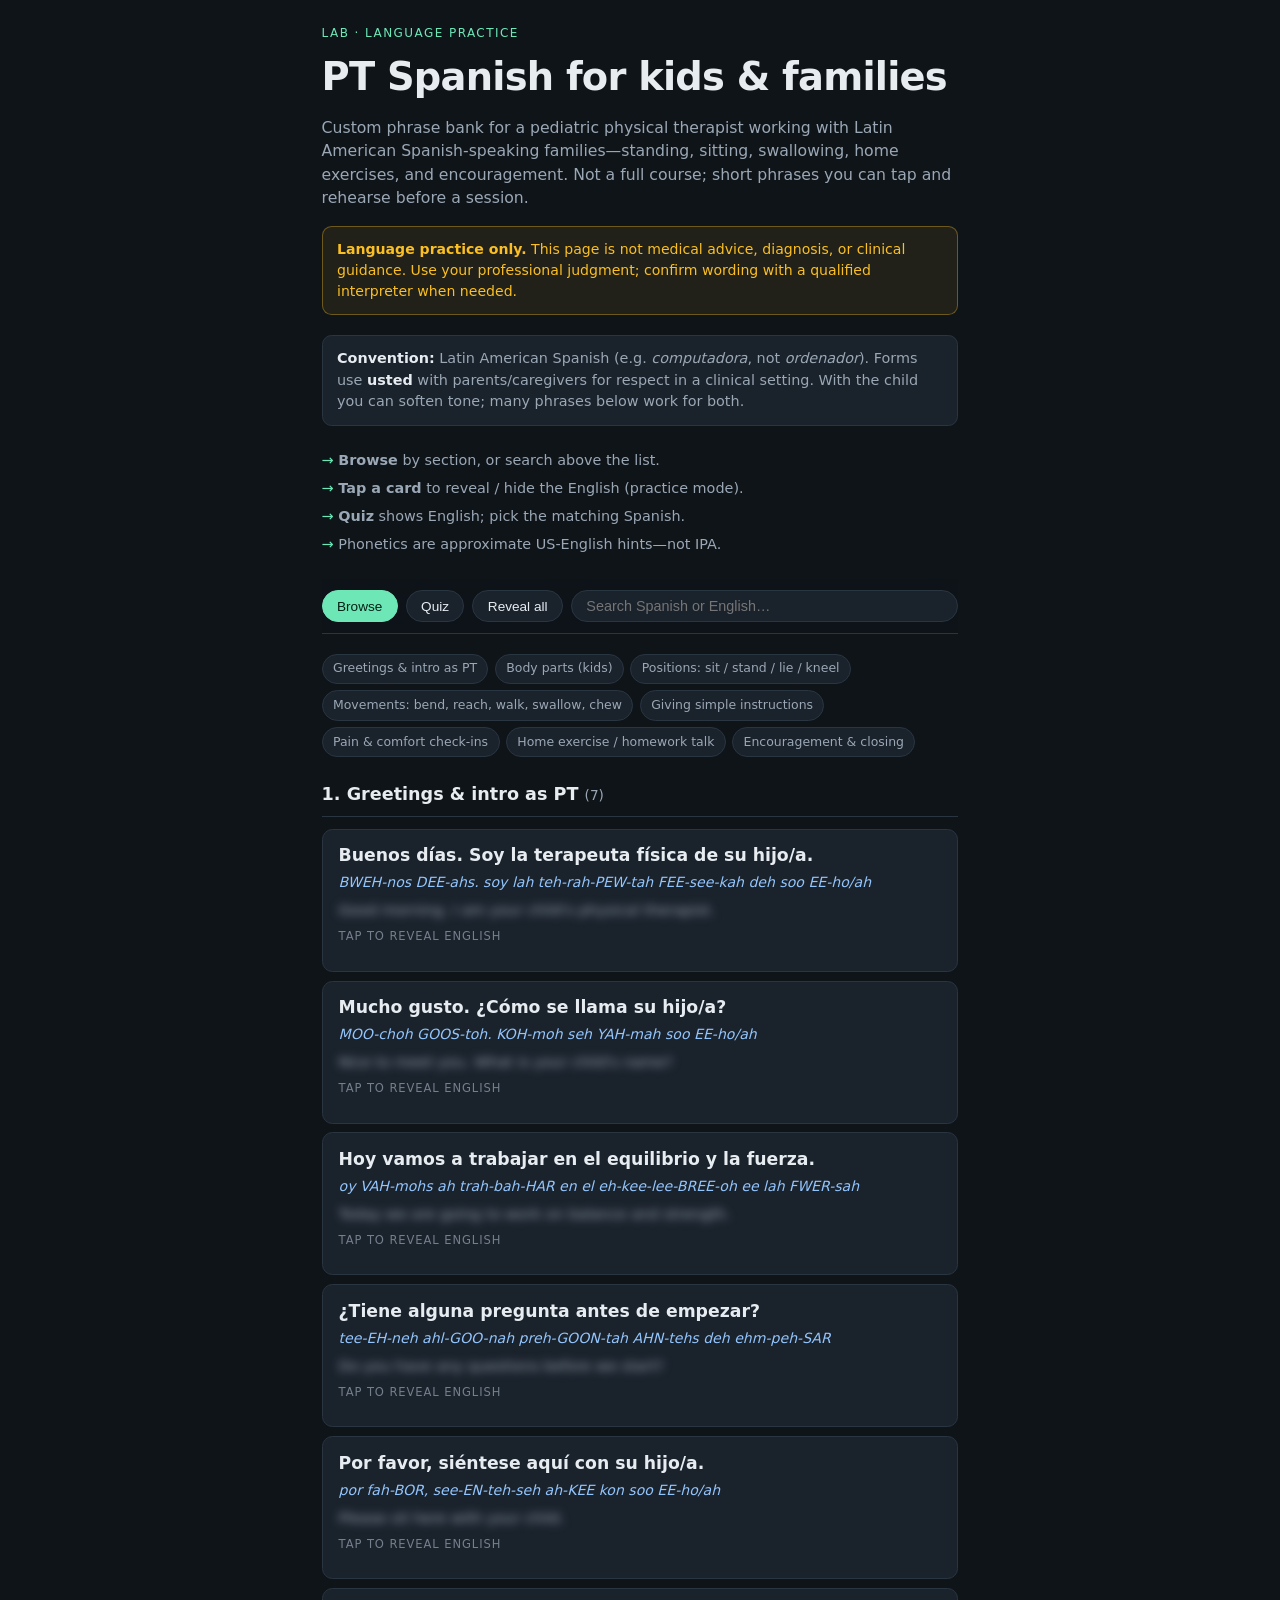
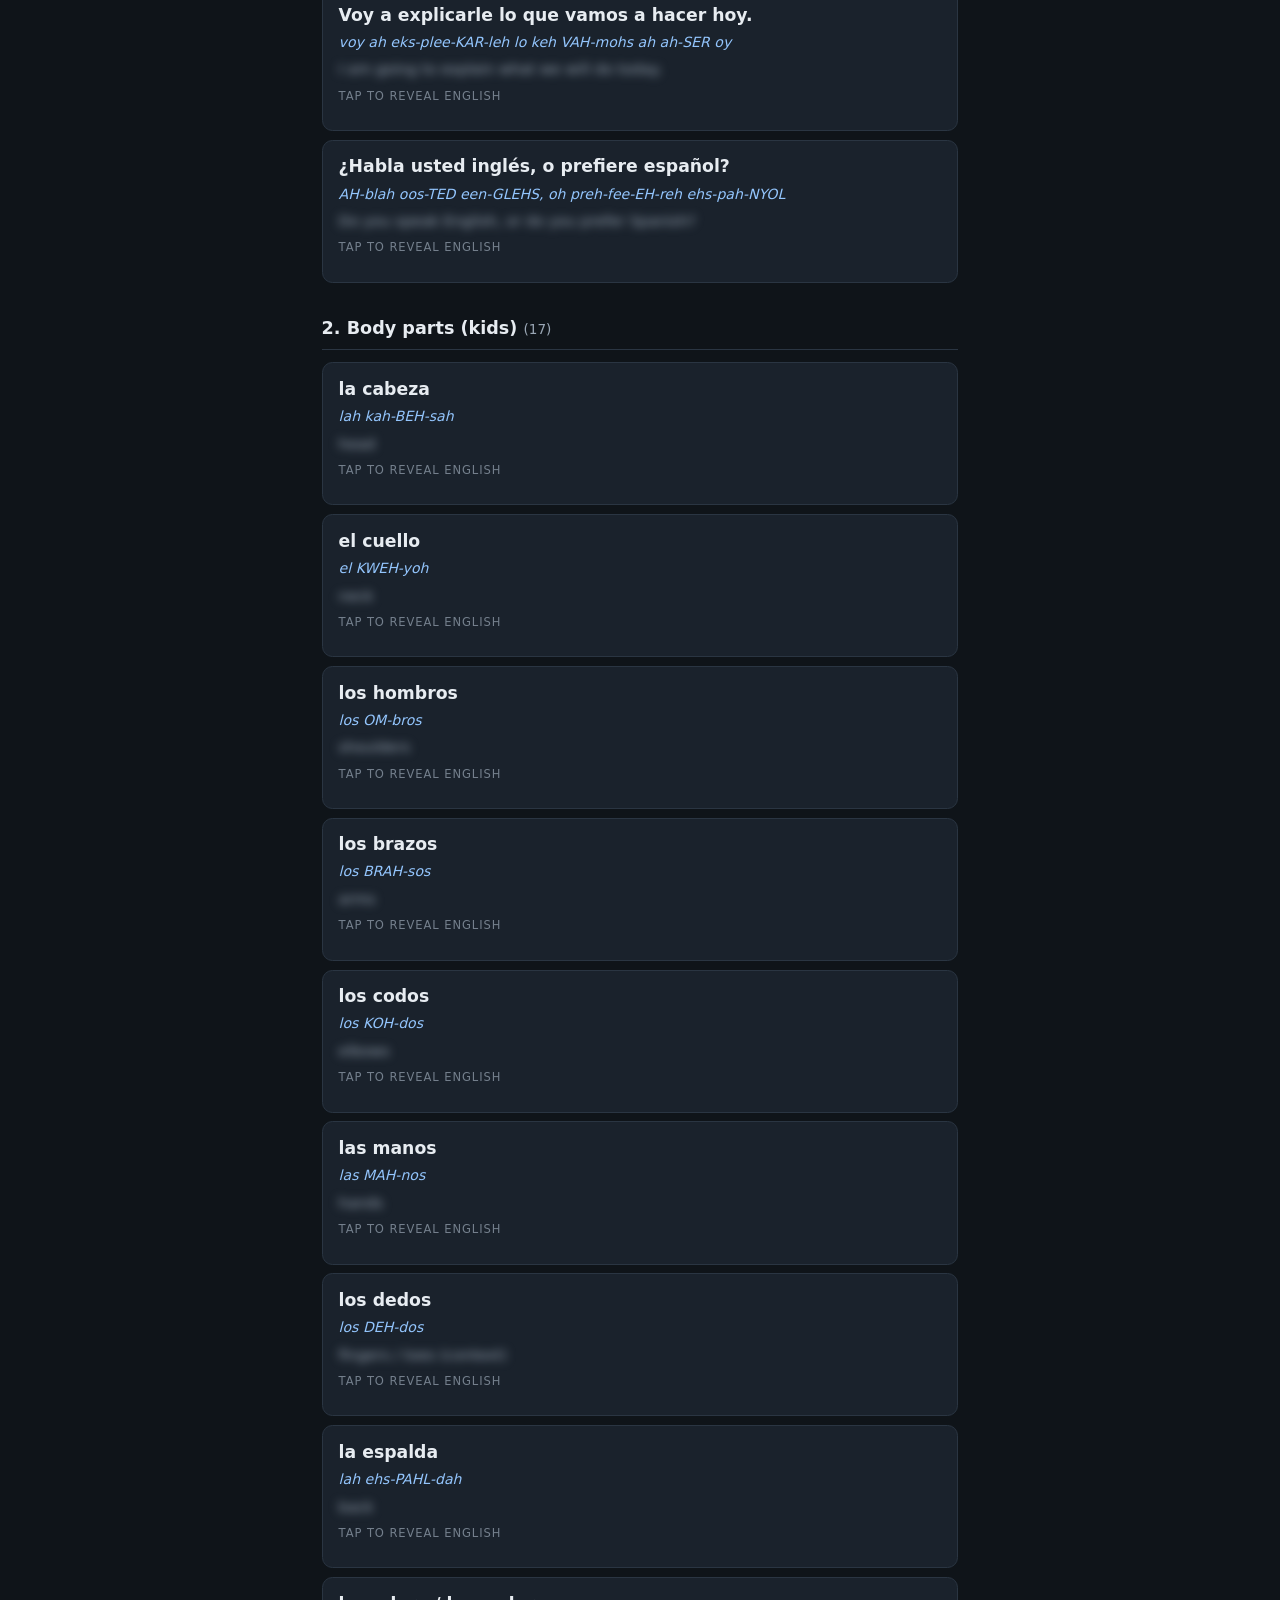
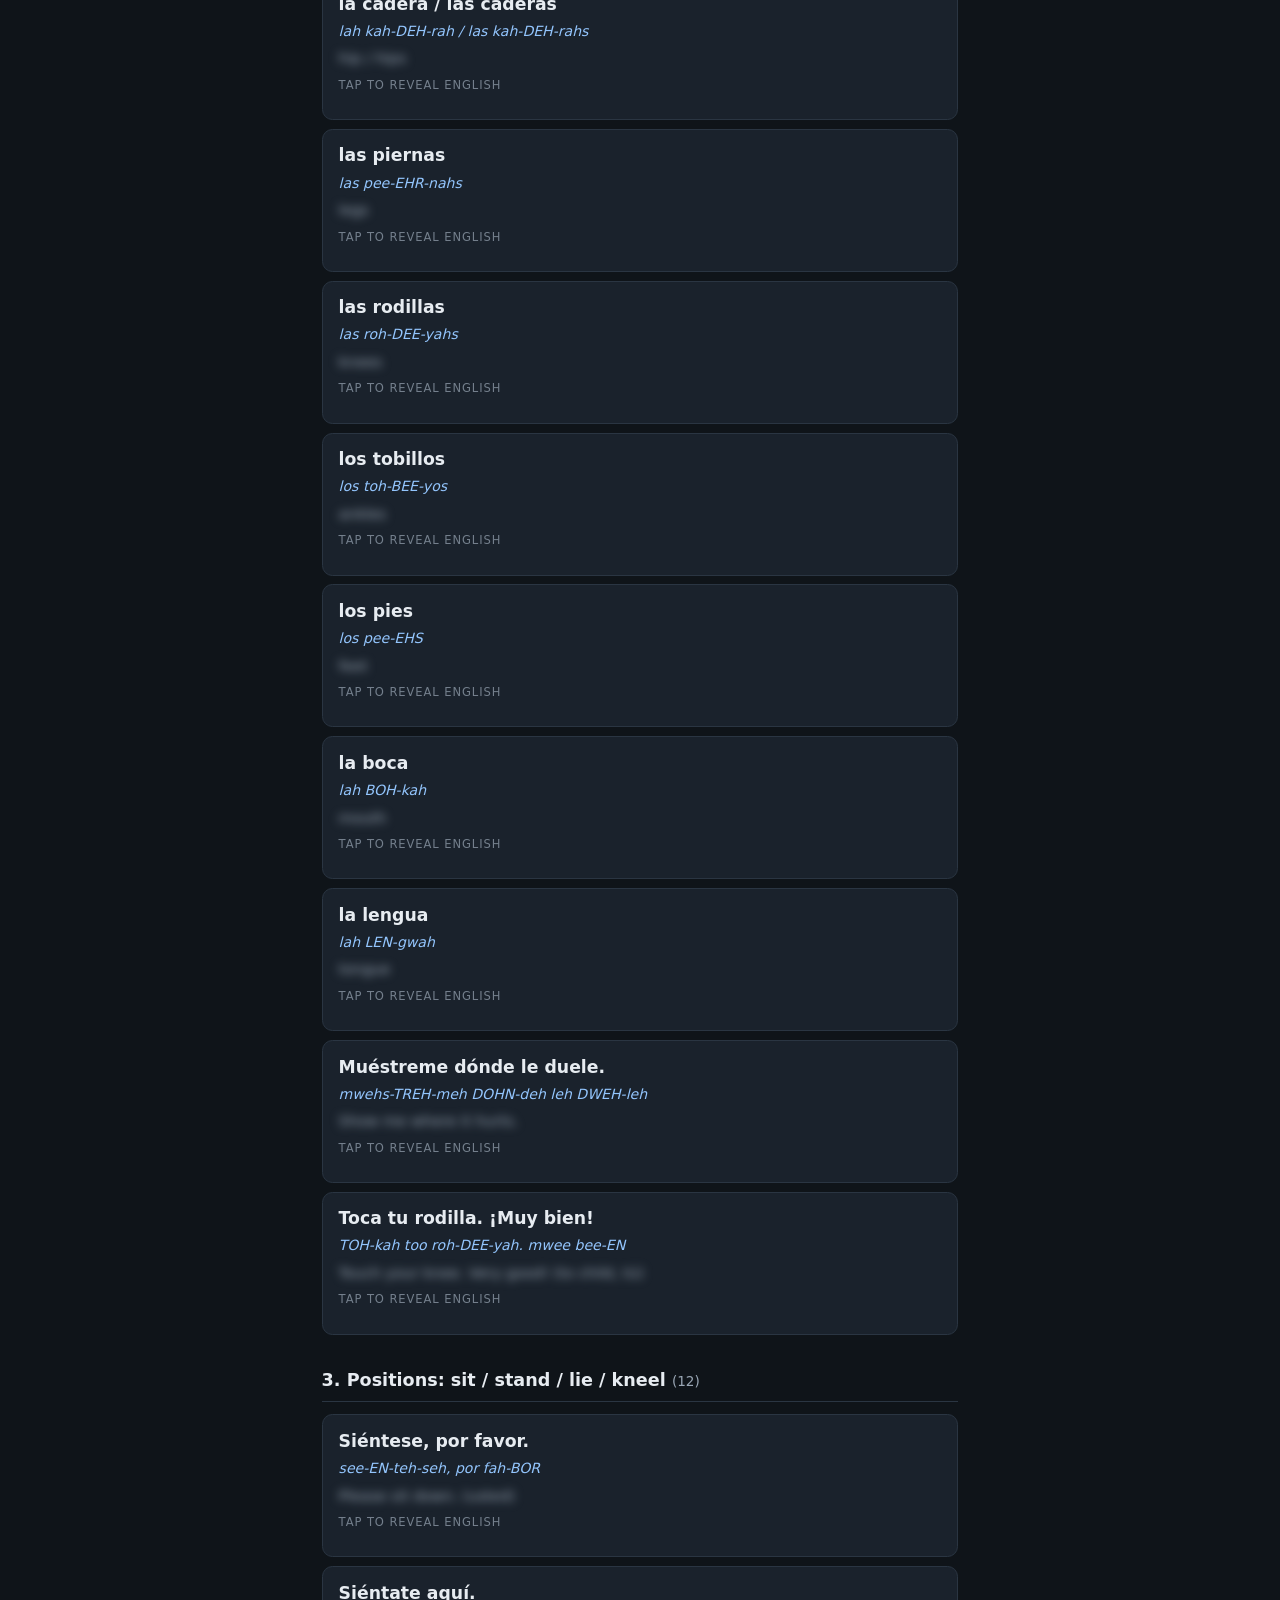
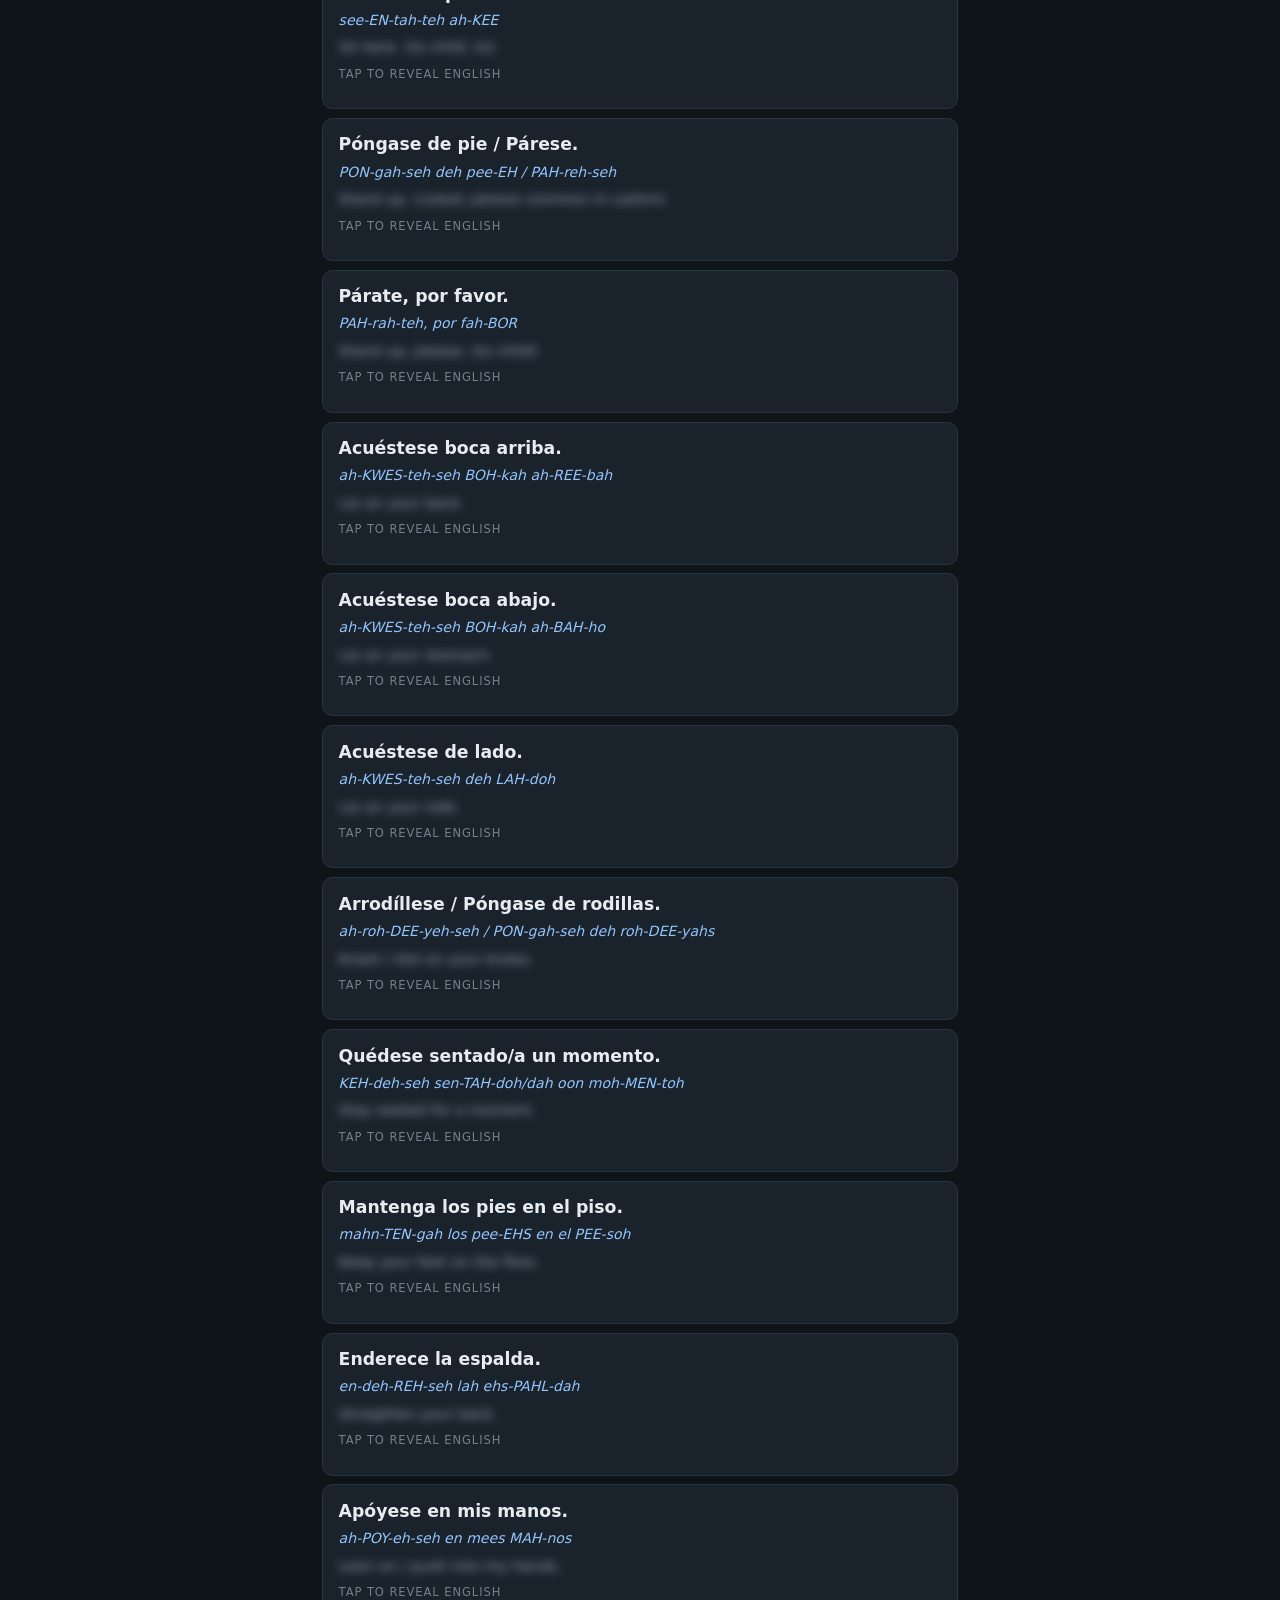
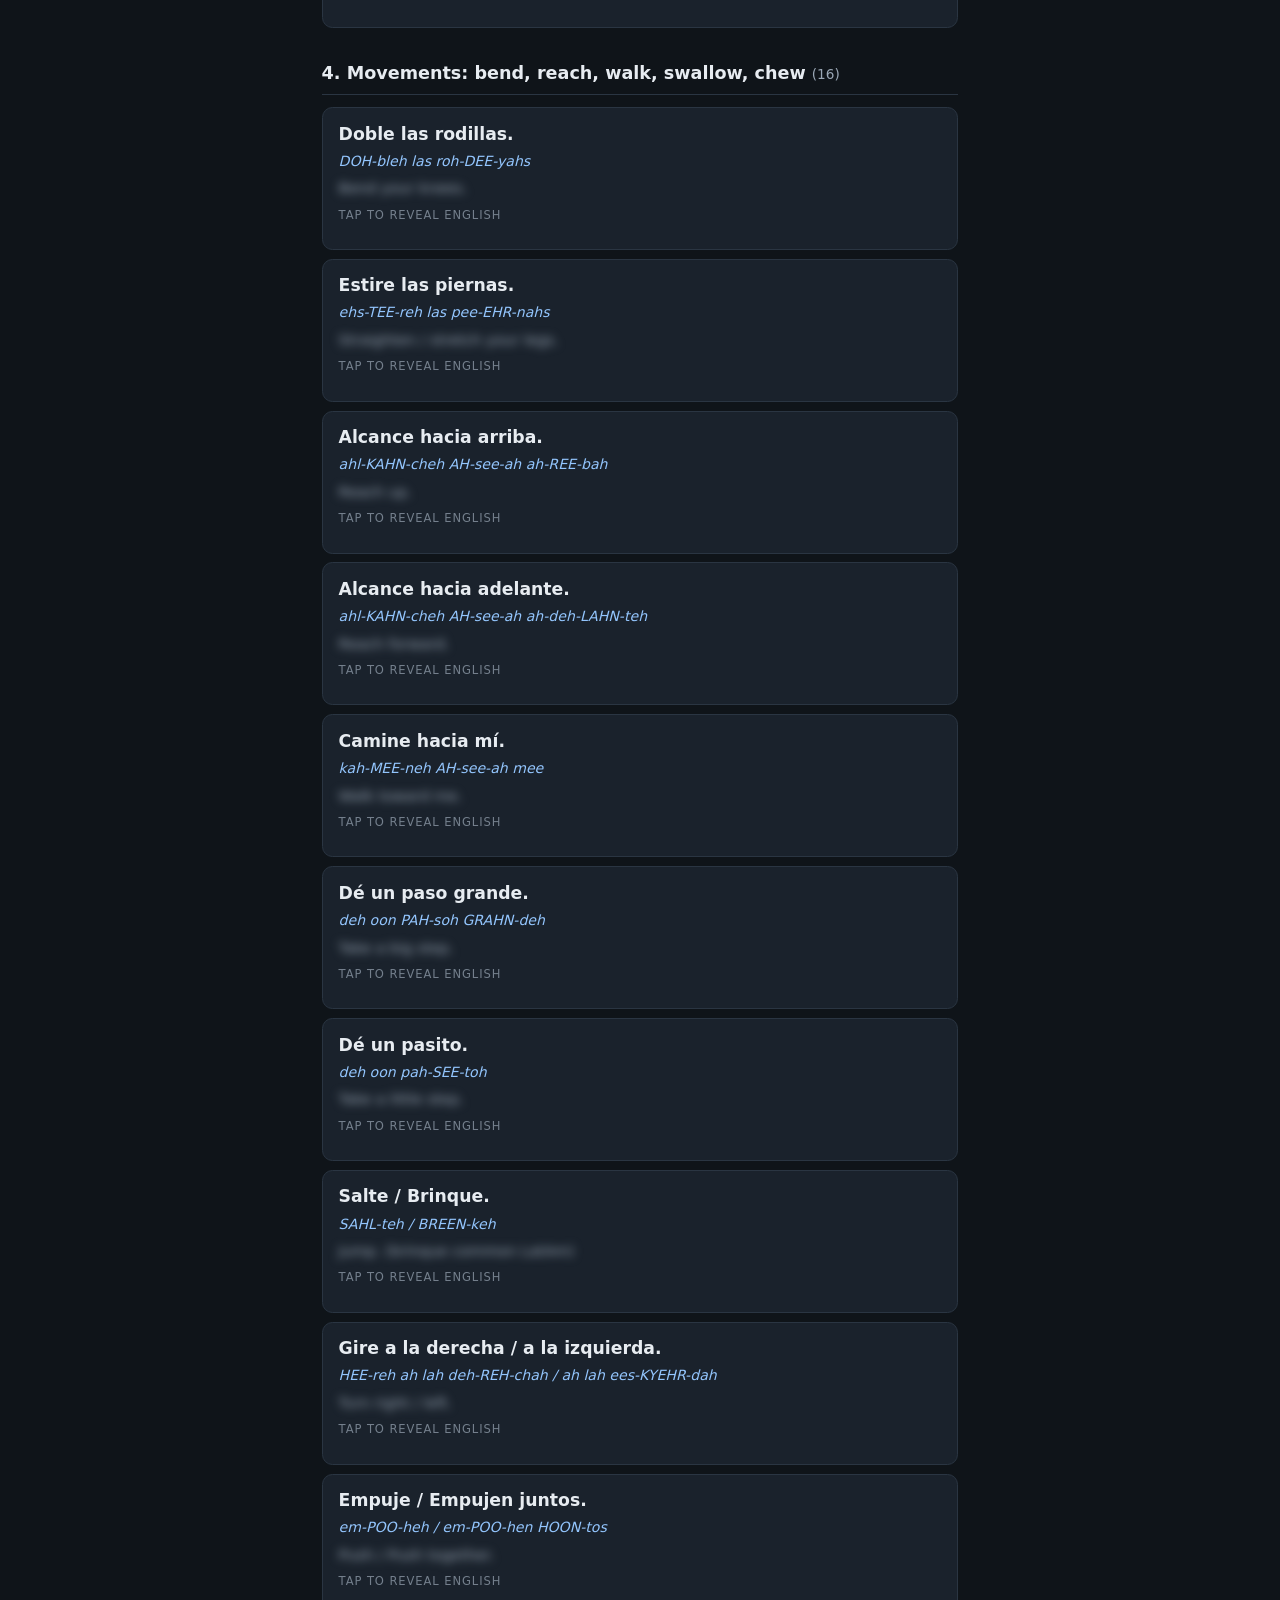
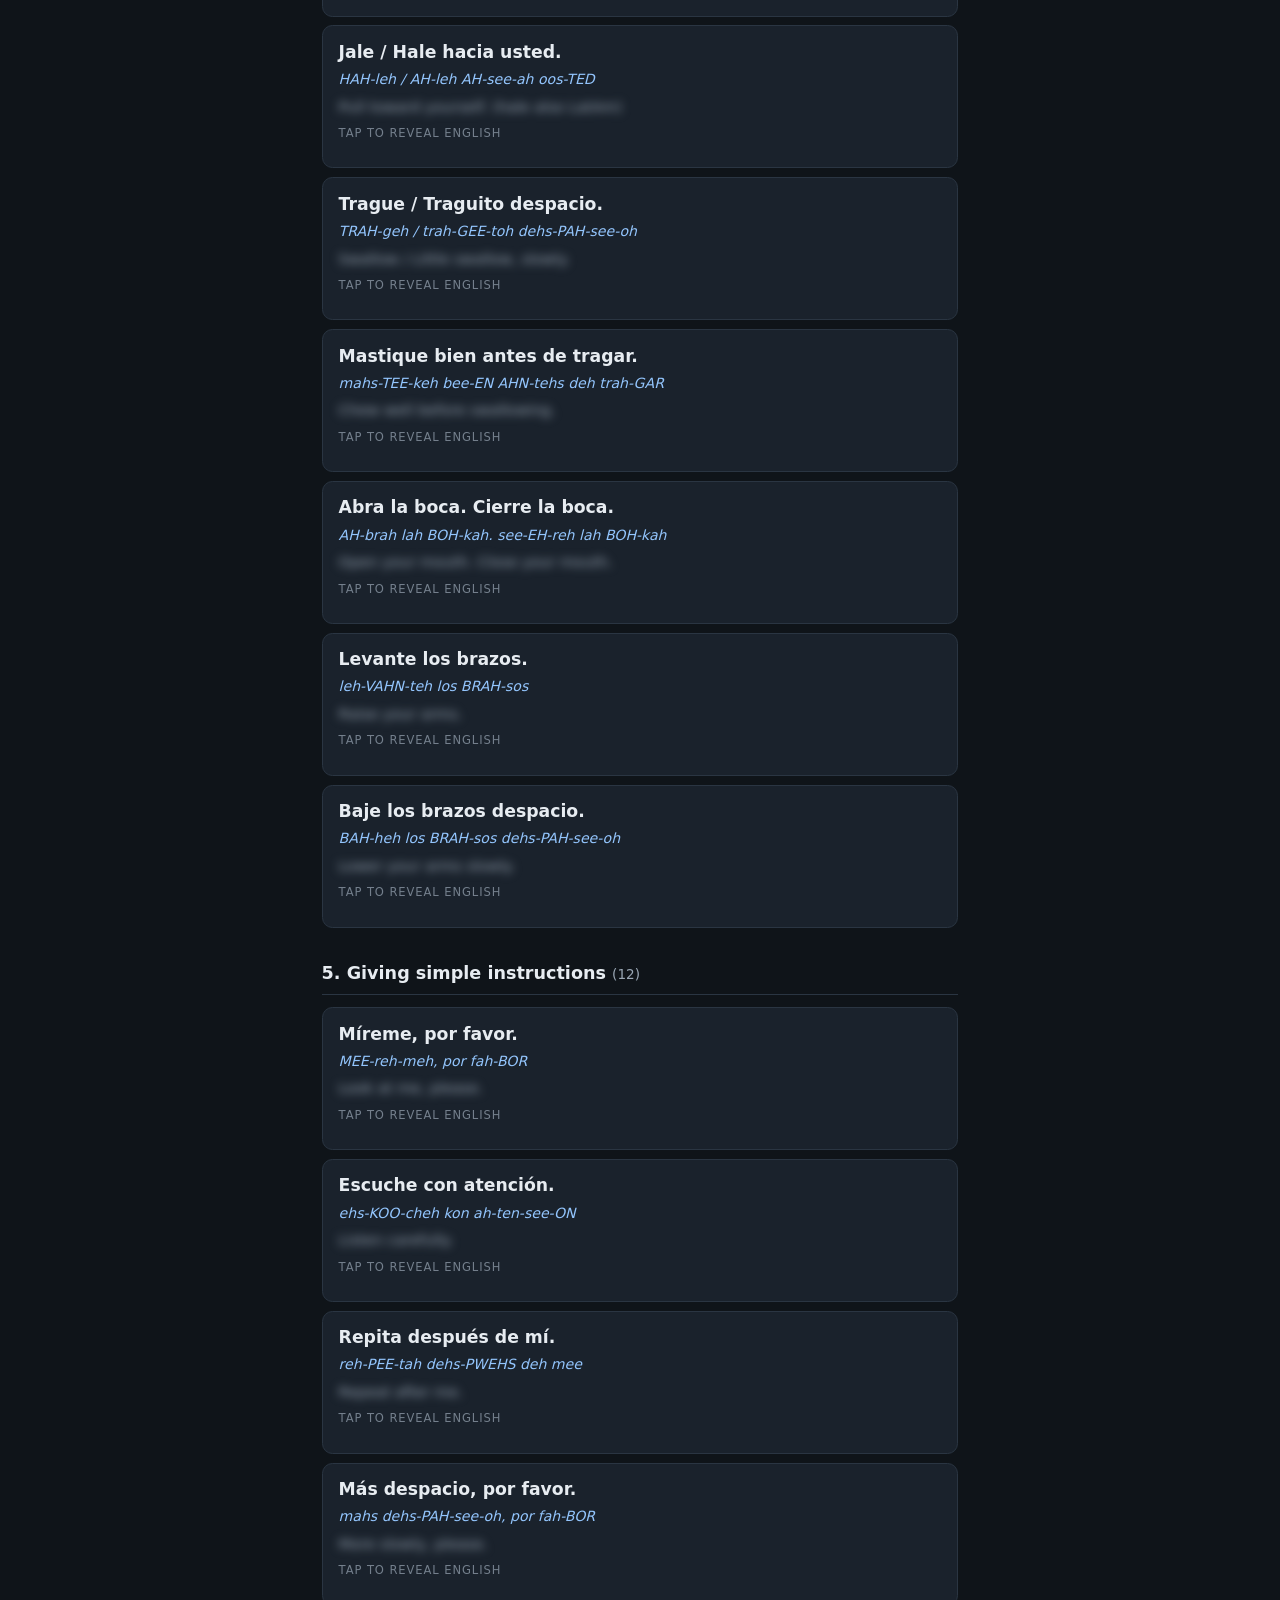
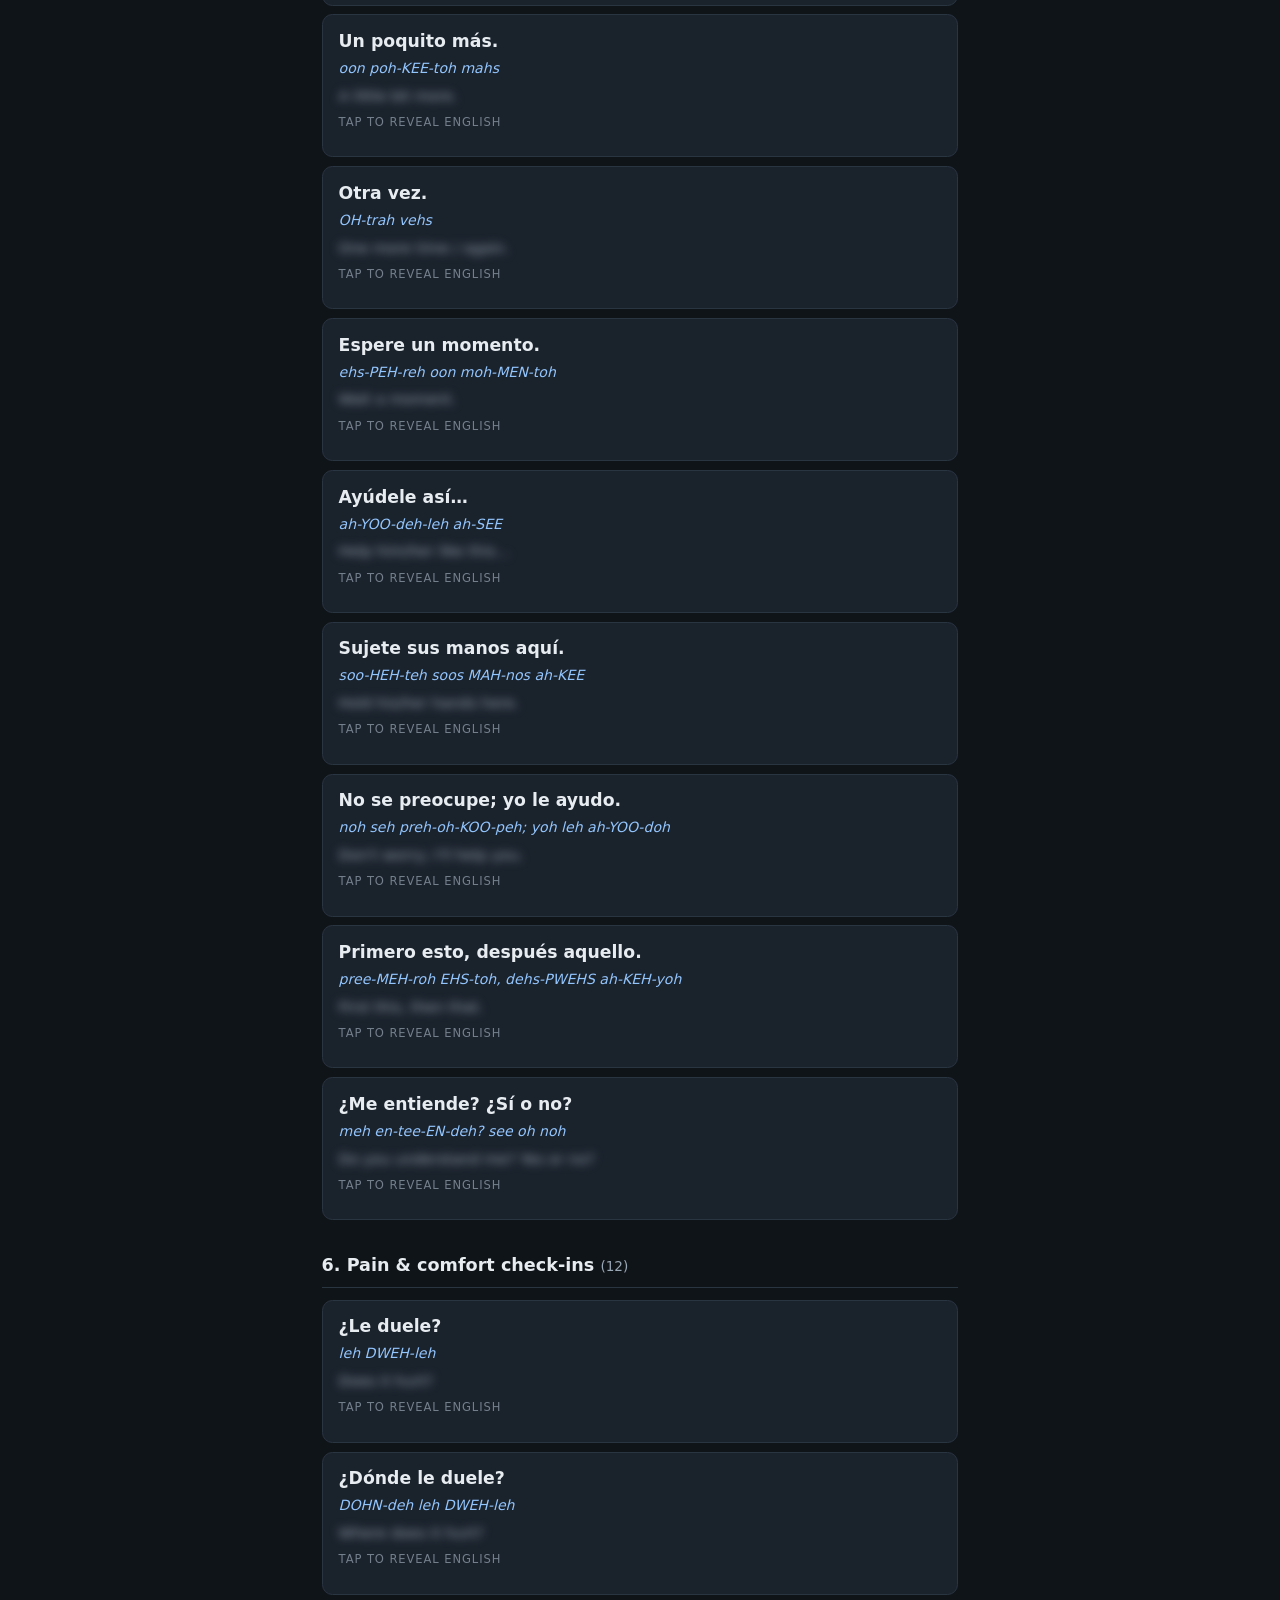
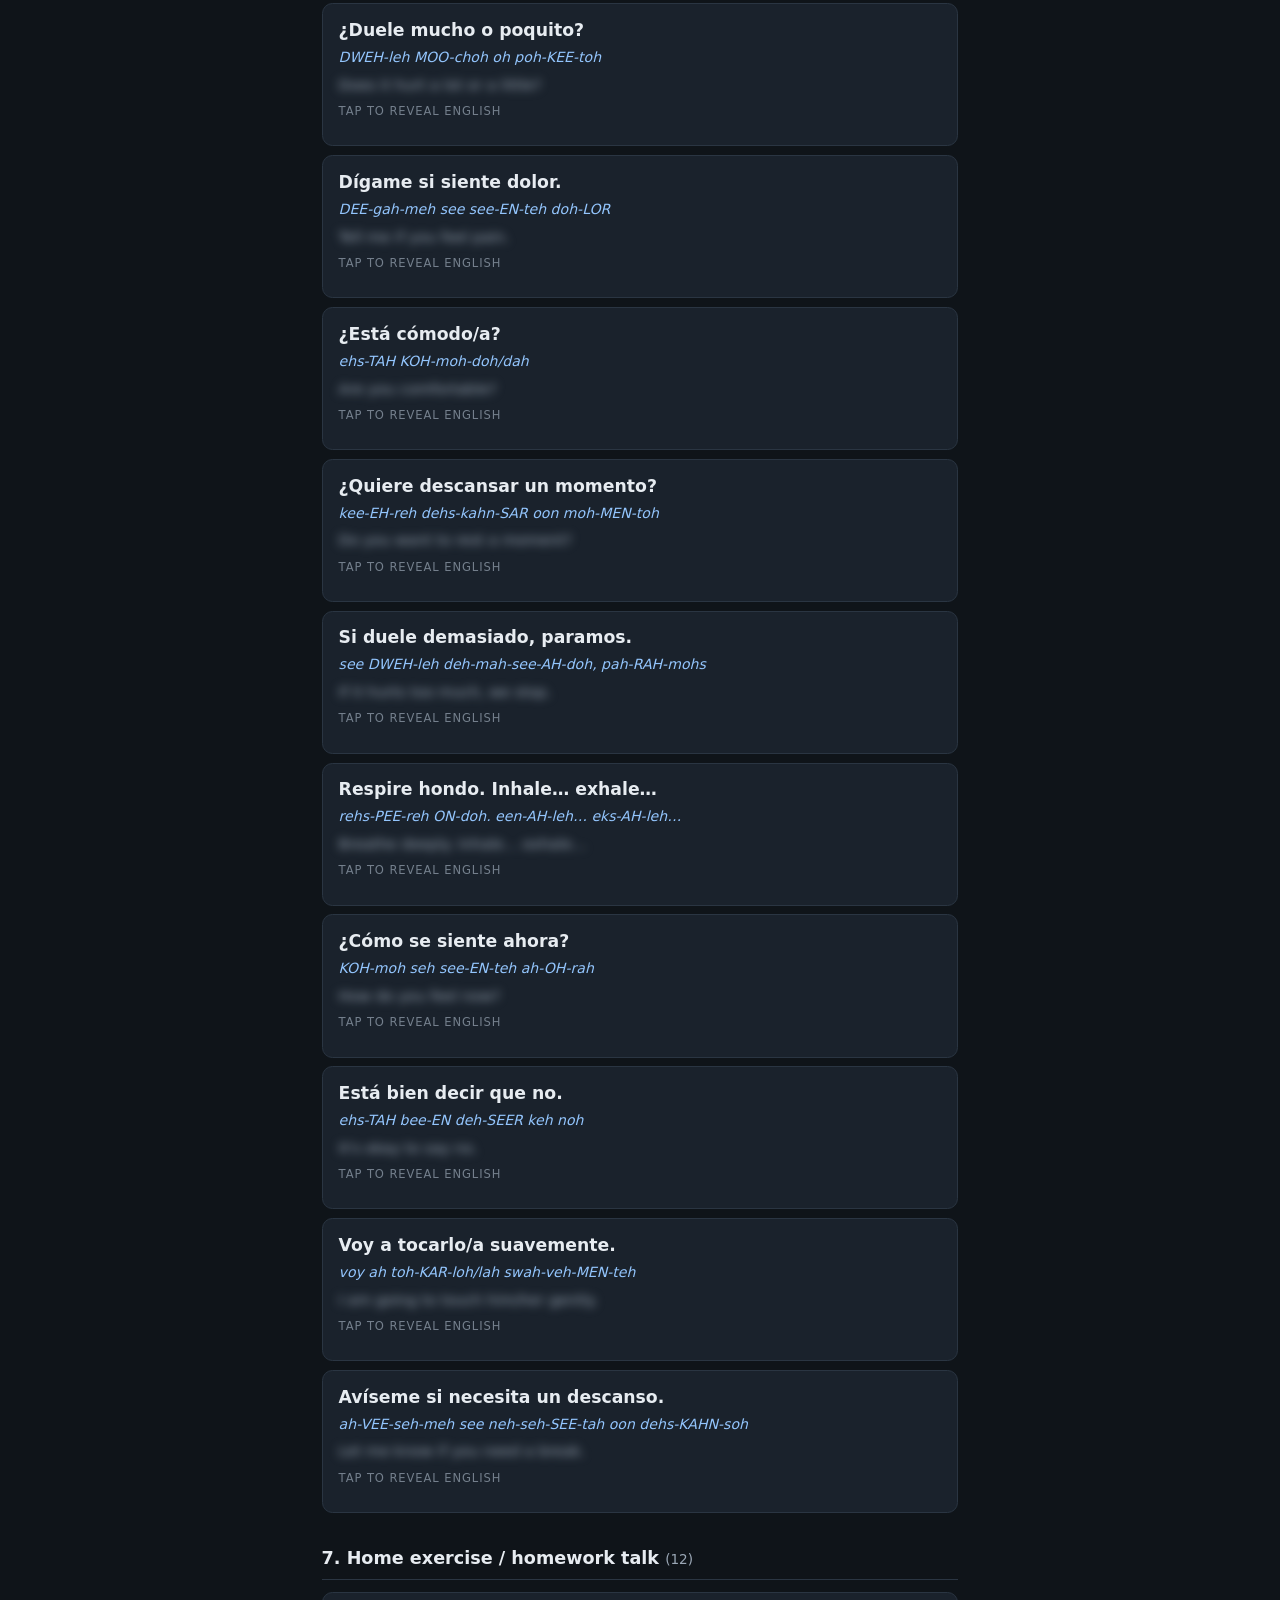
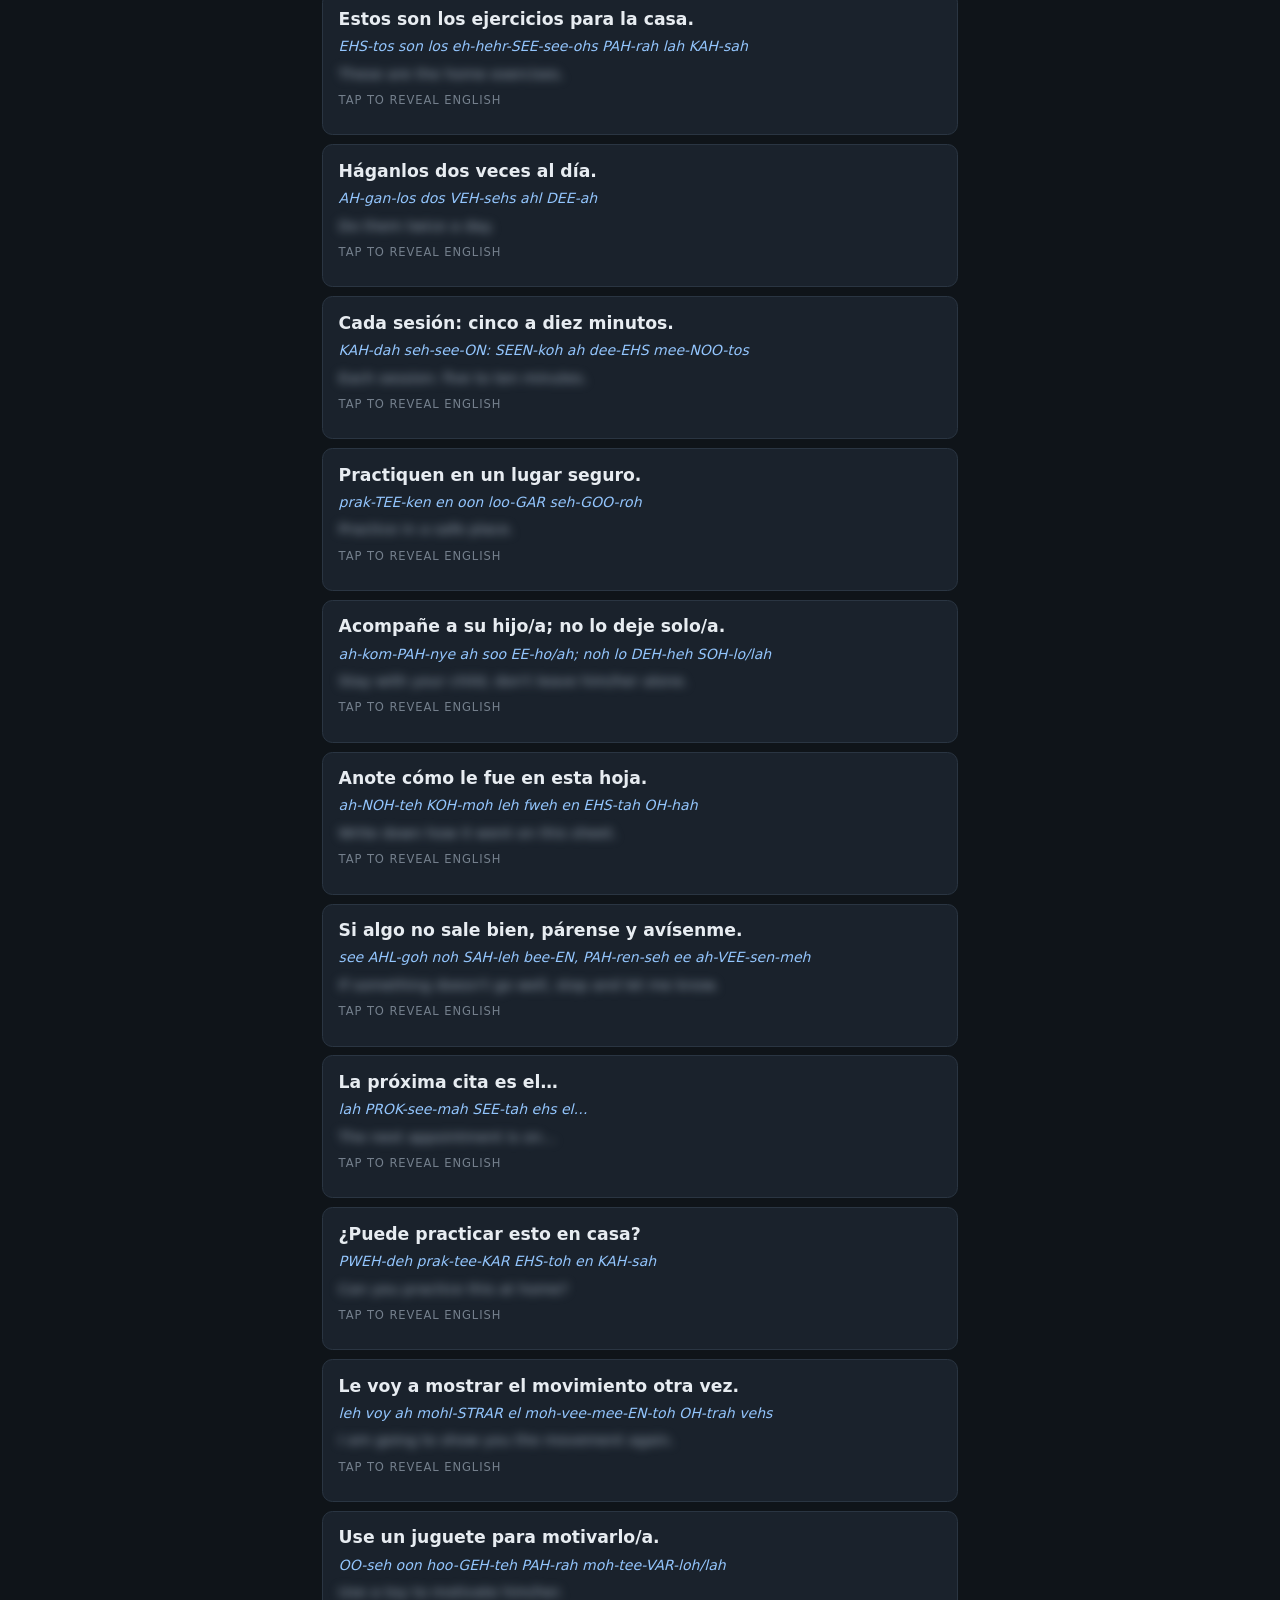
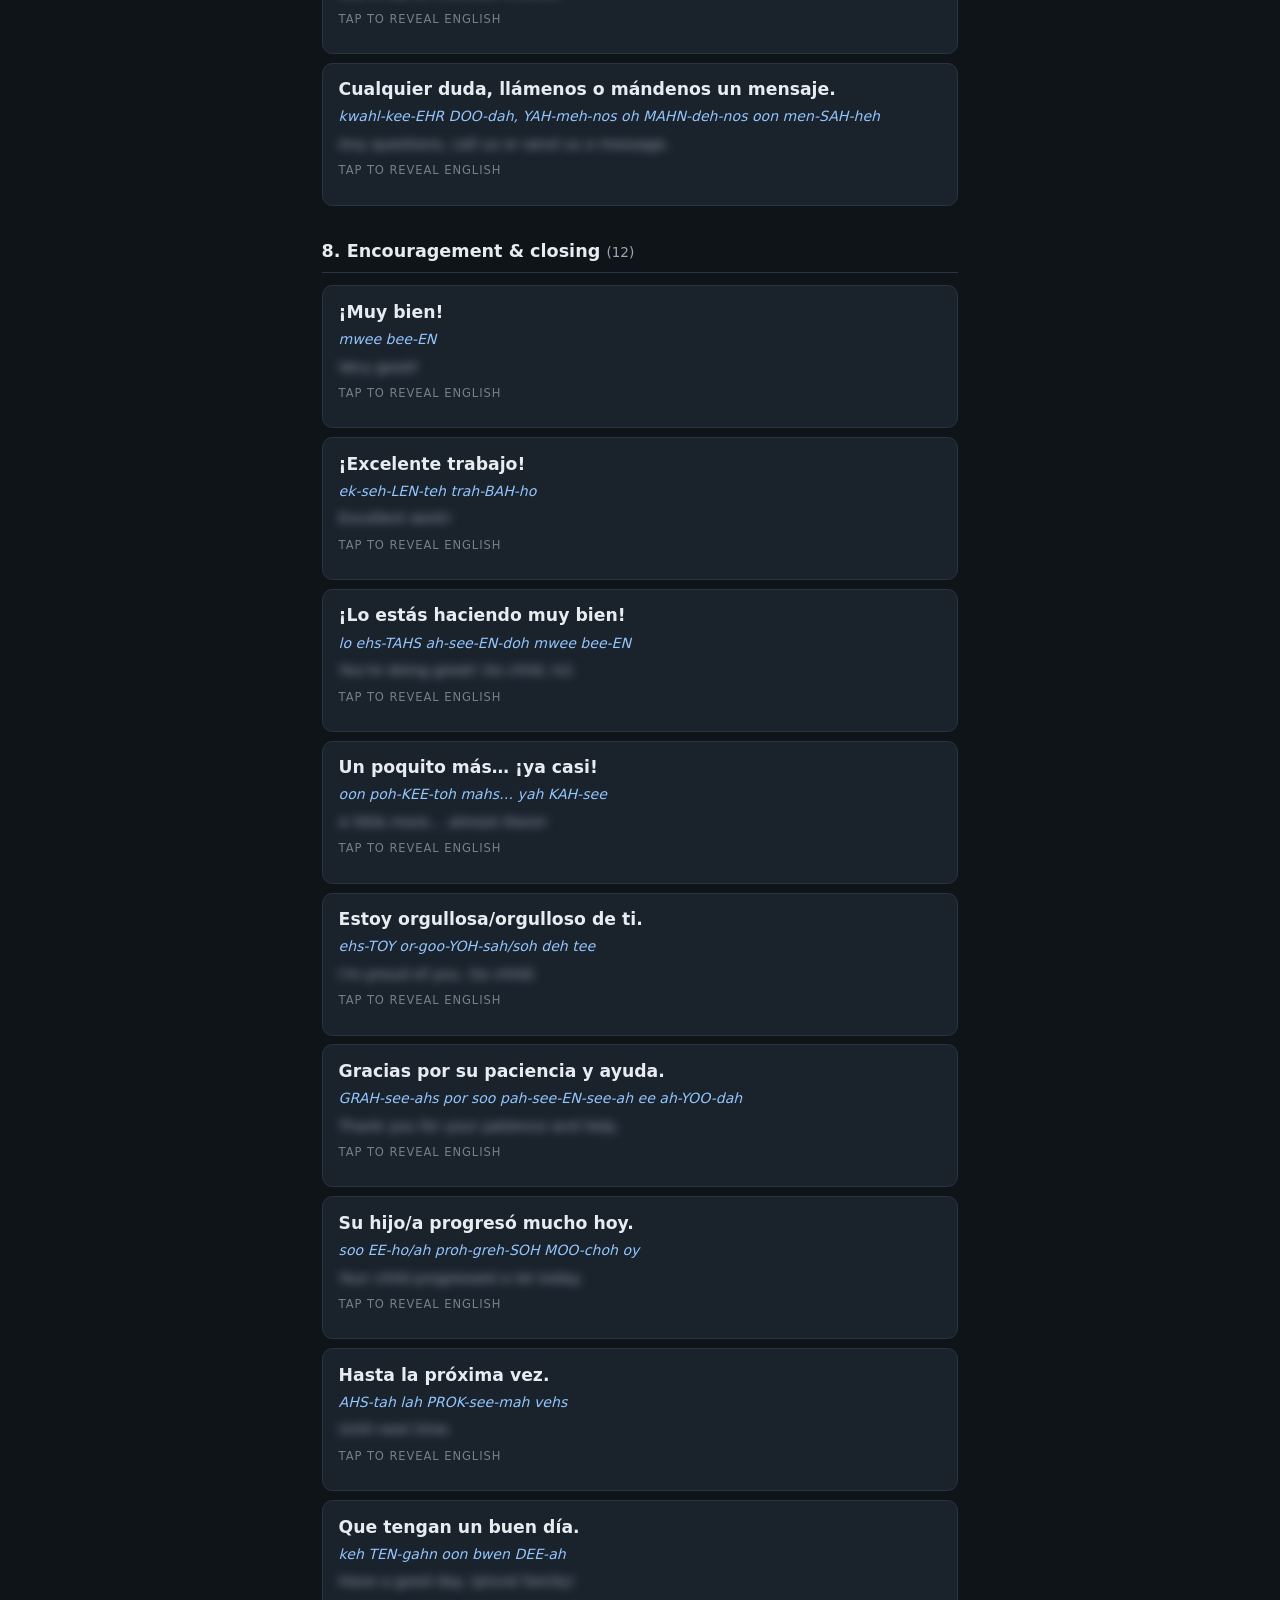
==== pt-spanish/index.html @ 18ceb2ab "Add PT Spanish phrase practice for pediatric PT" ====
<!DOCTYPE html>
<html lang="en">
<head>
  <meta charset="utf-8">
  <meta name="viewport" content="width=device-width, initial-scale=1">
  <meta name="robots" content="noindex, nofollow">
  <meta name="description" content="Spanish phrase practice for pediatric physical therapists working with Latin American families. Language practice only—not medical advice.">
  <title>PT Spanish · Pediatric phrases</title>
  <style>
    :root {
      --bg: #0f1419;
      --panel: #1a222c;
      --panel-hover: #212b36;
      --text: #e7ecf1;
      --muted: #9aa7b5;
      --accent: #6ee7b7;
      --accent-dim: #3d9a74;
      --line: #2a3542;
      --warn: #fbbf24;
      --reveal: #93c5fd;
      --ok: #6ee7b7;
      --bad: #f87171;
      font-family: "Segoe UI", system-ui, -apple-system, sans-serif;
    }
    * { box-sizing: border-box; }
    body {
      margin: 0;
      min-height: 100vh;
      background: radial-gradient(1200px 600px at 10% -10%, #1c2a24 0%, var(--bg) 55%);
      color: var(--text);
      line-height: 1.5;
    }
    .wrap {
      max-width: 42rem;
      margin: 0 auto;
      padding: 1.5rem 1.1rem 4rem;
    }
    .eyebrow {
      text-transform: uppercase;
      letter-spacing: 0.12em;
      font-size: 0.75rem;
      color: var(--accent);
      margin: 0 0 0.4rem;
    }
    h1 {
      font-size: clamp(1.7rem, 5vw, 2.4rem);
      margin: 0 0 0.6rem;
      letter-spacing: -0.02em;
    }
    .lede { color: var(--muted); margin: 0 0 1rem; font-size: 0.98rem; }
    .disclaimer {
      background: rgba(251, 191, 36, 0.08);
      border: 1px solid rgba(251, 191, 36, 0.35);
      border-radius: 0.6rem;
      padding: 0.75rem 0.9rem;
      color: var(--warn);
      font-size: 0.88rem;
      margin: 0 0 1.25rem;
    }
    .convention {
      background: var(--panel);
      border: 1px solid var(--line);
      border-radius: 0.6rem;
      padding: 0.75rem 0.9rem;
      font-size: 0.9rem;
      color: var(--muted);
      margin: 0 0 1.5rem;
    }
    .convention strong { color: var(--text); }
    .howto {
      margin: 0 0 1.5rem;
      padding: 0;
      list-style: none;
      display: grid;
      gap: 0.4rem;
      font-size: 0.9rem;
      color: var(--muted);
    }
    .howto li::before {
      content: "→ ";
      color: var(--accent);
    }
    .toolbar {
      display: flex;
      flex-wrap: wrap;
      gap: 0.5rem;
      margin-bottom: 1.25rem;
      position: sticky;
      top: 0;
      z-index: 10;
      background: rgba(15, 20, 25, 0.92);
      backdrop-filter: blur(8px);
      padding: 0.65rem 0;
      border-bottom: 1px solid var(--line);
    }
    .toolbar button, .mode-btn {
      background: var(--panel);
      border: 1px solid var(--line);
      color: var(--text);
      border-radius: 999px;
      padding: 0.45rem 0.9rem;
      font-size: 0.85rem;
      cursor: pointer;
      font-weight: 500;
    }
    .toolbar button:hover, .mode-btn:hover { border-color: var(--accent-dim); }
    .toolbar button.active, .mode-btn.active {
      background: var(--accent);
      color: #062016;
      border-color: var(--accent);
    }
    .search {
      flex: 1 1 10rem;
      min-width: 8rem;
      background: var(--panel);
      border: 1px solid var(--line);
      border-radius: 999px;
      color: var(--text);
      padding: 0.45rem 0.9rem;
      font-size: 0.9rem;
    }
    .search:focus { outline: 2px solid var(--accent-dim); outline-offset: 1px; }
    .nav-sections {
      display: flex;
      flex-wrap: wrap;
      gap: 0.4rem;
      margin-bottom: 1.5rem;
    }
    .nav-sections a {
      font-size: 0.78rem;
      color: var(--muted);
      text-decoration: none;
      border: 1px solid var(--line);
      border-radius: 999px;
      padding: 0.3rem 0.65rem;
      background: var(--panel);
    }
    .nav-sections a:hover { color: var(--accent); border-color: var(--accent-dim); }
    section.lesson {
      margin-bottom: 2rem;
      scroll-margin-top: 4rem;
    }
    section.lesson h2 {
      font-size: 1.1rem;
      margin: 0 0 0.75rem;
      border-bottom: 1px solid var(--line);
      padding-bottom: 0.5rem;
    }
    .count {
      color: var(--muted);
      font-weight: 400;
      font-size: 0.85rem;
    }
    .phrases { display: grid; gap: 0.55rem; }
    .card {
      background: var(--panel);
      border: 1px solid var(--line);
      border-radius: 0.65rem;
      padding: 0.85rem 1rem;
      cursor: pointer;
      transition: background 0.15s, border-color 0.15s;
      text-align: left;
      width: 100%;
      color: inherit;
      font: inherit;
    }
    .card:hover { background: var(--panel-hover); }
    .card:focus-visible { outline: 2px solid var(--accent); outline-offset: 2px; }
    .es {
      font-size: 1.08rem;
      font-weight: 600;
      margin: 0 0 0.2rem;
    }
    .phon {
      font-size: 0.88rem;
      color: var(--reveal);
      font-style: italic;
      margin: 0 0 0.35rem;
    }
    .en {
      font-size: 0.92rem;
      color: var(--muted);
      margin: 0;
    }
    .card.hidden-en .en { filter: blur(5px); user-select: none; }
    .card.hidden-en.revealed .en { filter: none; user-select: auto; color: var(--accent); }
    .tap-hint {
      font-size: 0.72rem;
      text-transform: uppercase;
      letter-spacing: 0.08em;
      color: var(--muted);
      margin-top: 0.45rem;
      opacity: 0.7;
    }
    .card.revealed .tap-hint { display: none; }

    /* Quiz */
    #quiz-panel {
      display: none;
      background: var(--panel);
      border: 1px solid var(--line);
      border-radius: 0.75rem;
      padding: 1.25rem;
      margin-bottom: 2rem;
    }
    #quiz-panel.visible { display: block; }
    #lessons-panel.hidden { display: none; }
    .quiz-prompt { font-size: 1.15rem; font-weight: 600; margin: 0 0 0.35rem; }
    .quiz-sub { color: var(--muted); font-size: 0.9rem; margin: 0 0 1rem; }
    .quiz-options { display: grid; gap: 0.5rem; }
    .quiz-options button {
      background: var(--bg);
      border: 1px solid var(--line);
      color: var(--text);
      border-radius: 0.5rem;
      padding: 0.75rem 1rem;
      text-align: left;
      cursor: pointer;
      font: inherit;
    }
    .quiz-options button:hover:not(:disabled) { border-color: var(--accent-dim); }
    .quiz-options button.correct { border-color: var(--ok); background: rgba(110, 231, 183, 0.12); }
    .quiz-options button.wrong { border-color: var(--bad); background: rgba(248, 113, 113, 0.1); }
    .quiz-options button:disabled { cursor: default; opacity: 0.9; }
    .quiz-meta {
      display: flex;
      justify-content: space-between;
      align-items: center;
      margin-top: 1rem;
      gap: 0.5rem;
      flex-wrap: wrap;
    }
    .quiz-score { color: var(--muted); font-size: 0.9rem; }
    .quiz-next {
      background: var(--accent);
      color: #062016;
      border: 0;
      border-radius: 0.5rem;
      font-weight: 600;
      padding: 0.55rem 1rem;
      cursor: pointer;
      font-size: 0.9rem;
    }
    .quiz-next:disabled { opacity: 0.4; cursor: default; }
    .empty {
      color: var(--muted);
      font-size: 0.95rem;
      padding: 1rem 0;
    }
    footer {
      margin-top: 2.5rem;
      color: var(--muted);
      font-size: 0.85rem;
      border-top: 1px solid var(--line);
      padding-top: 1.25rem;
    }
    footer a { color: var(--accent); }
    .sr-only {
      position: absolute; width: 1px; height: 1px; padding: 0; margin: -1px;
      overflow: hidden; clip: rect(0,0,0,0); border: 0;
    }
  </style>
</head>
<body>
  <main class="wrap">
    <header>
      <p class="eyebrow">Lab · Language practice</p>
      <h1>PT Spanish for kids &amp; families</h1>
      <p class="lede">Custom phrase bank for a pediatric physical therapist working with Latin American Spanish-speaking families—standing, sitting, swallowing, home exercises, and encouragement. Not a full course; short phrases you can tap and rehearse before a session.</p>
      <p class="disclaimer"><strong>Language practice only.</strong> This page is not medical advice, diagnosis, or clinical guidance. Use your professional judgment; confirm wording with a qualified interpreter when needed.</p>
      <div class="convention">
        <strong>Convention:</strong> Latin American Spanish (e.g. <em>computadora</em>, not <em>ordenador</em>). Forms use <strong>usted</strong> with parents/caregivers for respect in a clinical setting. With the child you can soften tone; many phrases below work for both.
      </div>
      <ul class="howto">
        <li><strong>Browse</strong> by section, or search above the list.</li>
        <li><strong>Tap a card</strong> to reveal / hide the English (practice mode).</li>
        <li><strong>Quiz</strong> shows English; pick the matching Spanish.</li>
        <li>Phonetics are approximate US-English hints—not IPA.</li>
      </ul>
    </header>

    <div class="toolbar" role="toolbar" aria-label="Study modes">
      <button type="button" class="mode-btn active" id="btn-browse" aria-pressed="true">Browse</button>
      <button type="button" class="mode-btn" id="btn-quiz" aria-pressed="false">Quiz</button>
      <button type="button" id="btn-reveal-all" title="Show or hide all English">Reveal all</button>
      <label class="sr-only" for="search">Search phrases</label>
      <input class="search" id="search" type="search" placeholder="Search Spanish or English…" autocomplete="off">
    </div>

    <nav class="nav-sections" id="section-nav" aria-label="Lessons"></nav>

    <div id="quiz-panel" aria-live="polite">
      <p class="quiz-prompt" id="quiz-q"></p>
      <p class="quiz-sub" id="quiz-hint">Choose the Spanish that matches:</p>
      <div class="quiz-options" id="quiz-opts"></div>
      <div class="quiz-meta">
        <span class="quiz-score" id="quiz-score">Score: 0 / 0</span>
        <button type="button" class="quiz-next" id="quiz-next" disabled>Next</button>
      </div>
    </div>

    <div id="lessons-panel"></div>

    <footer>
      <p>Vanilla HTML/JS · Matches lab dark theme · Ready for <code>damnyoucode.github.io/lab/pt-spanish/</code> when you approve publish.</p>
      <p><a href="../">← Lab home</a></p>
    </footer>
  </main>

  <script>
(function () {
  const SECTIONS = [
    {
      id: "greetings",
      title: "1. Greetings & intro as PT",
      phrases: [
        { es: "Buenos días. Soy la terapeuta física de su hijo/a.", phon: "BWEH-nos DEE-ahs. soy lah teh-rah-PEW-tah FEE-see-kah deh soo EE-ho/ah", en: "Good morning. I am your child's physical therapist." },
        { es: "Mucho gusto. ¿Cómo se llama su hijo/a?", phon: "MOO-choh GOOS-toh. KOH-moh seh YAH-mah soo EE-ho/ah", en: "Nice to meet you. What is your child's name?" },
        { es: "Hoy vamos a trabajar en el equilibrio y la fuerza.", phon: "oy VAH-mohs ah trah-bah-HAR en el eh-kee-lee-BREE-oh ee lah FWER-sah", en: "Today we are going to work on balance and strength." },
        { es: "¿Tiene alguna pregunta antes de empezar?", phon: "tee-EH-neh ahl-GOO-nah preh-GOON-tah AHN-tehs deh ehm-peh-SAR", en: "Do you have any questions before we start?" },
        { es: "Por favor, siéntese aquí con su hijo/a.", phon: "por fah-BOR, see-EN-teh-seh ah-KEE kon soo EE-ho/ah", en: "Please sit here with your child." },
        { es: "Voy a explicarle lo que vamos a hacer hoy.", phon: "voy ah eks-plee-KAR-leh lo keh VAH-mohs ah ah-SER oy", en: "I am going to explain what we will do today." },
        { es: "¿Habla usted inglés, o prefiere español?", phon: "AH-blah oos-TED een-GLEHS, oh preh-fee-EH-reh ehs-pah-NYOL", en: "Do you speak English, or do you prefer Spanish?" }
      ]
    },
    {
      id: "body",
      title: "2. Body parts (kids)",
      phrases: [
        { es: "la cabeza", phon: "lah kah-BEH-sah", en: "head" },
        { es: "el cuello", phon: "el KWEH-yoh", en: "neck" },
        { es: "los hombros", phon: "los OM-bros", en: "shoulders" },
        { es: "los brazos", phon: "los BRAH-sos", en: "arms" },
        { es: "los codos", phon: "los KOH-dos", en: "elbows" },
        { es: "las manos", phon: "las MAH-nos", en: "hands" },
        { es: "los dedos", phon: "los DEH-dos", en: "fingers / toes (context)" },
        { es: "la espalda", phon: "lah ehs-PAHL-dah", en: "back" },
        { es: "la cadera / las caderas", phon: "lah kah-DEH-rah / las kah-DEH-rahs", en: "hip / hips" },
        { es: "las piernas", phon: "las pee-EHR-nahs", en: "legs" },
        { es: "las rodillas", phon: "las roh-DEE-yahs", en: "knees" },
        { es: "los tobillos", phon: "los toh-BEE-yos", en: "ankles" },
        { es: "los pies", phon: "los pee-EHS", en: "feet" },
        { es: "la boca", phon: "lah BOH-kah", en: "mouth" },
        { es: "la lengua", phon: "lah LEN-gwah", en: "tongue" },
        { es: "Muéstreme dónde le duele.", phon: "mwehs-TREH-meh DOHN-deh leh DWEH-leh", en: "Show me where it hurts." },
        { es: "Toca tu rodilla. ¡Muy bien!", phon: "TOH-kah too roh-DEE-yah. mwee bee-EN", en: "Touch your knee. Very good! (to child, tú)" }
      ]
    },
    {
      id: "positions",
      title: "3. Positions: sit / stand / lie / kneel",
      phrases: [
        { es: "Siéntese, por favor.", phon: "see-EN-teh-seh, por fah-BOR", en: "Please sit down. (usted)" },
        { es: "Siéntate aquí.", phon: "see-EN-tah-teh ah-KEE", en: "Sit here. (to child, tú)" },
        { es: "Póngase de pie / Párese.", phon: "PON-gah-seh deh pee-EH / PAH-reh-seh", en: "Stand up. (usted; párese common in LatAm)" },
        { es: "Párate, por favor.", phon: "PAH-rah-teh, por fah-BOR", en: "Stand up, please. (to child)" },
        { es: "Acuéstese boca arriba.", phon: "ah-KWES-teh-seh BOH-kah ah-REE-bah", en: "Lie on your back." },
        { es: "Acuéstese boca abajo.", phon: "ah-KWES-teh-seh BOH-kah ah-BAH-ho", en: "Lie on your stomach." },
        { es: "Acuéstese de lado.", phon: "ah-KWES-teh-seh deh LAH-doh", en: "Lie on your side." },
        { es: "Arrodíllese / Póngase de rodillas.", phon: "ah-roh-DEE-yeh-seh / PON-gah-seh deh roh-DEE-yahs", en: "Kneel / Get on your knees." },
        { es: "Quédese sentado/a un momento.", phon: "KEH-deh-seh sen-TAH-doh/dah oon moh-MEN-toh", en: "Stay seated for a moment." },
        { es: "Mantenga los pies en el piso.", phon: "mahn-TEN-gah los pee-EHS en el PEE-soh", en: "Keep your feet on the floor." },
        { es: "Enderece la espalda.", phon: "en-deh-REH-seh lah ehs-PAHL-dah", en: "Straighten your back." },
        { es: "Apóyese en mis manos.", phon: "ah-POY-eh-seh en mees MAH-nos", en: "Lean on / push into my hands." }
      ]
    },
    {
      id: "movements",
      title: "4. Movements: bend, reach, walk, swallow, chew",
      phrases: [
        { es: "Doble las rodillas.", phon: "DOH-bleh las roh-DEE-yahs", en: "Bend your knees." },
        { es: "Estire las piernas.", phon: "ehs-TEE-reh las pee-EHR-nahs", en: "Straighten / stretch your legs." },
        { es: "Alcance hacia arriba.", phon: "ahl-KAHN-cheh AH-see-ah ah-REE-bah", en: "Reach up." },
        { es: "Alcance hacia adelante.", phon: "ahl-KAHN-cheh AH-see-ah ah-deh-LAHN-teh", en: "Reach forward." },
        { es: "Camine hacia mí.", phon: "kah-MEE-neh AH-see-ah mee", en: "Walk toward me." },
        { es: "Dé un paso grande.", phon: "deh oon PAH-soh GRAHN-deh", en: "Take a big step." },
        { es: "Dé un pasito.", phon: "deh oon pah-SEE-toh", en: "Take a little step." },
        { es: "Salte / Brinque.", phon: "SAHL-teh / BREEN-keh", en: "Jump. (brinque common LatAm)" },
        { es: "Gire a la derecha / a la izquierda.", phon: "HEE-reh ah lah deh-REH-chah / ah lah ees-KYEHR-dah", en: "Turn right / left." },
        { es: "Empuje / Empujen juntos.", phon: "em-POO-heh / em-POO-hen HOON-tos", en: "Push / Push together." },
        { es: "Jale / Hale hacia usted.", phon: "HAH-leh / AH-leh AH-see-ah oos-TED", en: "Pull toward yourself. (hale also LatAm)" },
        { es: "Trague / Traguito despacio.", phon: "TRAH-geh / trah-GEE-toh dehs-PAH-see-oh", en: "Swallow / Little swallow, slowly." },
        { es: "Mastique bien antes de tragar.", phon: "mahs-TEE-keh bee-EN AHN-tehs deh trah-GAR", en: "Chew well before swallowing." },
        { es: "Abra la boca. Cierre la boca.", phon: "AH-brah lah BOH-kah. see-EH-reh lah BOH-kah", en: "Open your mouth. Close your mouth." },
        { es: "Levante los brazos.", phon: "leh-VAHN-teh los BRAH-sos", en: "Raise your arms." },
        { es: "Baje los brazos despacio.", phon: "BAH-heh los BRAH-sos dehs-PAH-see-oh", en: "Lower your arms slowly." }
      ]
    },
    {
      id: "instructions",
      title: "5. Giving simple instructions",
      phrases: [
        { es: "Míreme, por favor.", phon: "MEE-reh-meh, por fah-BOR", en: "Look at me, please." },
        { es: "Escuche con atención.", phon: "ehs-KOO-cheh kon ah-ten-see-ON", en: "Listen carefully." },
        { es: "Repita después de mí.", phon: "reh-PEE-tah dehs-PWEHS deh mee", en: "Repeat after me." },
        { es: "Más despacio, por favor.", phon: "mahs dehs-PAH-see-oh, por fah-BOR", en: "More slowly, please." },
        { es: "Un poquito más.", phon: "oon poh-KEE-toh mahs", en: "A little bit more." },
        { es: "Otra vez.", phon: "OH-trah vehs", en: "One more time / again." },
        { es: "Espere un momento.", phon: "ehs-PEH-reh oon moh-MEN-toh", en: "Wait a moment." },
        { es: "Ayúdele así…", phon: "ah-YOO-deh-leh ah-SEE", en: "Help him/her like this…" },
        { es: "Sujete sus manos aquí.", phon: "soo-HEH-teh soos MAH-nos ah-KEE", en: "Hold his/her hands here." },
        { es: "No se preocupe; yo le ayudo.", phon: "noh seh preh-oh-KOO-peh; yoh leh ah-YOO-doh", en: "Don't worry; I'll help you." },
        { es: "Primero esto, después aquello.", phon: "pree-MEH-roh EHS-toh, dehs-PWEHS ah-KEH-yoh", en: "First this, then that." },
        { es: "¿Me entiende? ¿Sí o no?", phon: "meh en-tee-EN-deh? see oh noh", en: "Do you understand me? Yes or no?" }
      ]
    },
    {
      id: "comfort",
      title: "6. Pain & comfort check-ins",
      phrases: [
        { es: "¿Le duele?", phon: "leh DWEH-leh", en: "Does it hurt?" },
        { es: "¿Dónde le duele?", phon: "DOHN-deh leh DWEH-leh", en: "Where does it hurt?" },
        { es: "¿Duele mucho o poquito?", phon: "DWEH-leh MOO-choh oh poh-KEE-toh", en: "Does it hurt a lot or a little?" },
        { es: "Dígame si siente dolor.", phon: "DEE-gah-meh see see-EN-teh doh-LOR", en: "Tell me if you feel pain." },
        { es: "¿Está cómodo/a?", phon: "ehs-TAH KOH-moh-doh/dah", en: "Are you comfortable?" },
        { es: "¿Quiere descansar un momento?", phon: "kee-EH-reh dehs-kahn-SAR oon moh-MEN-toh", en: "Do you want to rest a moment?" },
        { es: "Si duele demasiado, paramos.", phon: "see DWEH-leh deh-mah-see-AH-doh, pah-RAH-mohs", en: "If it hurts too much, we stop." },
        { es: "Respire hondo. Inhale… exhale…", phon: "rehs-PEE-reh ON-doh. een-AH-leh… eks-AH-leh…", en: "Breathe deeply. Inhale… exhale…" },
        { es: "¿Cómo se siente ahora?", phon: "KOH-moh seh see-EN-teh ah-OH-rah", en: "How do you feel now?" },
        { es: "Está bien decir que no.", phon: "ehs-TAH bee-EN deh-SEER keh noh", en: "It's okay to say no." },
        { es: "Voy a tocarlo/a suavemente.", phon: "voy ah toh-KAR-loh/lah swah-veh-MEN-teh", en: "I am going to touch him/her gently." },
        { es: "Avíseme si necesita un descanso.", phon: "ah-VEE-seh-meh see neh-seh-SEE-tah oon dehs-KAHN-soh", en: "Let me know if you need a break." }
      ]
    },
    {
      id: "homework",
      title: "7. Home exercise / homework talk",
      phrases: [
        { es: "Estos son los ejercicios para la casa.", phon: "EHS-tos son los eh-hehr-SEE-see-ohs PAH-rah lah KAH-sah", en: "These are the home exercises." },
        { es: "Háganlos dos veces al día.", phon: "AH-gan-los dos VEH-sehs ahl DEE-ah", en: "Do them twice a day." },
        { es: "Cada sesión: cinco a diez minutos.", phon: "KAH-dah seh-see-ON: SEEN-koh ah dee-EHS mee-NOO-tos", en: "Each session: five to ten minutes." },
        { es: "Practiquen en un lugar seguro.", phon: "prak-TEE-ken en oon loo-GAR seh-GOO-roh", en: "Practice in a safe place." },
        { es: "Acompañe a su hijo/a; no lo deje solo/a.", phon: "ah-kom-PAH-nye ah soo EE-ho/ah; noh lo DEH-heh SOH-lo/lah", en: "Stay with your child; don't leave him/her alone." },
        { es: "Anote cómo le fue en esta hoja.", phon: "ah-NOH-teh KOH-moh leh fweh en EHS-tah OH-hah", en: "Write down how it went on this sheet." },
        { es: "Si algo no sale bien, párense y avísenme.", phon: "see AHL-goh noh SAH-leh bee-EN, PAH-ren-seh ee ah-VEE-sen-meh", en: "If something doesn't go well, stop and let me know." },
        { es: "La próxima cita es el…", phon: "lah PROK-see-mah SEE-tah ehs el…", en: "The next appointment is on…" },
        { es: "¿Puede practicar esto en casa?", phon: "PWEH-deh prak-tee-KAR EHS-toh en KAH-sah", en: "Can you practice this at home?" },
        { es: "Le voy a mostrar el movimiento otra vez.", phon: "leh voy ah mohl-STRAR el moh-vee-mee-EN-toh OH-trah vehs", en: "I am going to show you the movement again." },
        { es: "Use un juguete para motivarlo/a.", phon: "OO-seh oon hoo-GEH-teh PAH-rah moh-tee-VAR-loh/lah", en: "Use a toy to motivate him/her." },
        { es: "Cualquier duda, llámenos o mándenos un mensaje.", phon: "kwahl-kee-EHR DOO-dah, YAH-meh-nos oh MAHN-deh-nos oon men-SAH-heh", en: "Any questions, call us or send us a message." }
      ]
    },
    {
      id: "encourage",
      title: "8. Encouragement & closing",
      phrases: [
        { es: "¡Muy bien!", phon: "mwee bee-EN", en: "Very good!" },
        { es: "¡Excelente trabajo!", phon: "ek-seh-LEN-teh trah-BAH-ho", en: "Excellent work!" },
        { es: "¡Lo estás haciendo muy bien!", phon: "lo ehs-TAHS ah-see-EN-doh mwee bee-EN", en: "You're doing great! (to child, tú)" },
        { es: "Un poquito más… ¡ya casi!", phon: "oon poh-KEE-toh mahs… yah KAH-see", en: "A little more… almost there!" },
        { es: "Estoy orgullosa/orgulloso de ti.", phon: "ehs-TOY or-goo-YOH-sah/soh deh tee", en: "I'm proud of you. (to child)" },
        { es: "Gracias por su paciencia y ayuda.", phon: "GRAH-see-ahs por soo pah-see-EN-see-ah ee ah-YOO-dah", en: "Thank you for your patience and help." },
        { es: "Su hijo/a progresó mucho hoy.", phon: "soo EE-ho/ah proh-greh-SOH MOO-choh oy", en: "Your child progressed a lot today." },
        { es: "Hasta la próxima vez.", phon: "AHS-tah lah PROK-see-mah vehs", en: "Until next time." },
        { es: "Que tengan un buen día.", phon: "keh TEN-gahn oon bwen DEE-ah", en: "Have a good day. (plural family)" },
        { es: "Cuídense. Nos vemos pronto.", phon: "kwee-DEN-seh. nos VEH-mohs PRON-toh", en: "Take care. See you soon." },
        { es: "¡Ánimo! Ustedes lo están haciendo muy bien.", phon: "AH-nee-moh! oos-TEH-dehs lo ehs-TAHN ah-see-EN-doh mwee bee-EN", en: "Hang in there! You all are doing great." },
        { es: "Fue un placer trabajar con ustedes.", phon: "fweh oon plah-SEHR trah-bah-HAR kon oos-TEH-dehs", en: "It was a pleasure working with you." }
      ]
    }
  ];

  const lessonsEl = document.getElementById("lessons-panel");
  const navEl = document.getElementById("section-nav");
  const searchEl = document.getElementById("search");
  const quizPanel = document.getElementById("quiz-panel");
  const btnBrowse = document.getElementById("btn-browse");
  const btnQuiz = document.getElementById("btn-quiz");
  const btnRevealAll = document.getElementById("btn-reveal-all");

  let hideEnglish = true;
  let allRevealed = false;
  let quizState = { score: 0, total: 0, answered: false };

  function flatPhrases() {
    return SECTIONS.flatMap(s => s.phrases.map(p => ({ ...p, section: s.title })));
  }

  function renderNav() {
    navEl.innerHTML = SECTIONS.map(s =>
      `<a href="#${s.id}">${s.title.replace(/^\d+\.\s*/, "")}</a>`
    ).join("");
  }

  function matchesQuery(p, q) {
    if (!q) return true;
    const hay = (p.es + " " + p.en + " " + p.phon).toLowerCase();
    return hay.includes(q);
  }

  function renderLessons(query) {
    const q = (query || "").trim().toLowerCase();
    let html = "";
    let any = false;
    SECTIONS.forEach(sec => {
      const list = sec.phrases.filter(p => matchesQuery(p, q));
      if (!list.length) return;
      any = true;
      html += `<section class="lesson" id="${sec.id}">
        <h2>${sec.title} <span class="count">(${list.length})</span></h2>
        <div class="phrases">`;
      list.forEach((p, i) => {
        const hideClass = hideEnglish && !allRevealed ? "hidden-en" : "";
        const revClass = allRevealed ? "revealed" : "";
        html += `<button type="button" class="card ${hideClass} ${revClass}" data-sec="${sec.id}" data-i="${i}" aria-label="Phrase: ${escapeAttr(p.es)}">
          <p class="es">${escapeHtml(p.es)}</p>
          <p class="phon">${escapeHtml(p.phon)}</p>
          <p class="en">${escapeHtml(p.en)}</p>
          ${hideEnglish && !allRevealed ? '<p class="tap-hint">Tap to reveal English</p>' : ""}
        </button>`;
      });
      html += `</div></section>`;
    });
    if (!any) html = '<p class="empty">No phrases match that search.</p>';
    lessonsEl.innerHTML = html;
  }

  function escapeHtml(s) {
    return String(s).replace(/&/g,"&amp;").replace(/</g,"&lt;").replace(/>/g,"&gt;");
  }
  function escapeAttr(s) {
    return escapeHtml(s).replace(/"/g, "&quot;");
  }

  lessonsEl.addEventListener("click", (e) => {
    const card = e.target.closest(".card");
    if (!card || !hideEnglish) return;
    card.classList.toggle("revealed");
    const hint = card.querySelector(".tap-hint");
    if (hint) hint.style.display = card.classList.contains("revealed") ? "none" : "";
  });

  searchEl.addEventListener("input", () => {
    if (btnBrowse.classList.contains("active")) renderLessons(searchEl.value);
  });

  btnRevealAll.addEventListener("click", () => {
    allRevealed = !allRevealed;
    btnRevealAll.textContent = allRevealed ? "Hide English" : "Reveal all";
    btnRevealAll.classList.toggle("active", allRevealed);
    renderLessons(searchEl.value);
  });

  function setMode(mode) {
    const isQuiz = mode === "quiz";
    btnBrowse.classList.toggle("active", !isQuiz);
    btnQuiz.classList.toggle("active", isQuiz);
    btnBrowse.setAttribute("aria-pressed", String(!isQuiz));
    btnQuiz.setAttribute("aria-pressed", String(isQuiz));
    quizPanel.classList.toggle("visible", isQuiz);
    lessonsEl.classList.toggle("hidden", isQuiz);
    document.getElementById("section-nav").style.display = isQuiz ? "none" : "";
    btnRevealAll.style.display = isQuiz ? "none" : "";
    searchEl.style.display = isQuiz ? "none" : "";
    if (isQuiz) startQuiz();
  }

  btnBrowse.addEventListener("click", () => setMode("browse"));
  btnQuiz.addEventListener("click", () => setMode("quiz"));

  function shuffle(arr) {
    const a = arr.slice();
    for (let i = a.length - 1; i > 0; i--) {
      const j = Math.floor(Math.random() * (i + 1));
      [a[i], a[j]] = [a[j], a[i]];
    }
    return a;
  }

  function startQuiz() {
    quizState = { score: 0, total: 0, answered: false };
    document.getElementById("quiz-score").textContent = "Score: 0 / 0";
    nextQuizQuestion();
  }

  function nextQuizQuestion() {
    const all = flatPhrases();
    const correct = all[Math.floor(Math.random() * all.length)];
    const distractors = shuffle(all.filter(p => p.es !== correct.es)).slice(0, 3);
    const options = shuffle([correct, ...distractors]);
    quizState.answered = false;
    quizState.current = correct;

    document.getElementById("quiz-q").textContent = correct.en;
    document.getElementById("quiz-hint").textContent = "Choose the Spanish that matches:";
    const opts = document.getElementById("quiz-opts");
    opts.innerHTML = "";
    options.forEach(opt => {
      const b = document.createElement("button");
      b.type = "button";
      b.textContent = opt.es;
      b.addEventListener("click", () => onQuizAnswer(b, opt.es === correct.es, correct.es));
      opts.appendChild(b);
    });
    const nextBtn = document.getElementById("quiz-next");
    nextBtn.disabled = true;
  }

  function onQuizAnswer(btn, isCorrect, correctEs) {
    if (quizState.answered) return;
    quizState.answered = true;
    quizState.total++;
    if (isCorrect) quizState.score++;
    document.getElementById("quiz-score").textContent =
      `Score: ${quizState.score} / ${quizState.total}`;
    const buttons = document.querySelectorAll("#quiz-opts button");
    buttons.forEach(b => {
      b.disabled = true;
      if (b.textContent === correctEs) b.classList.add("correct");
      if (b === btn && !isCorrect) b.classList.add("wrong");
    });
    document.getElementById("quiz-next").disabled = false;
  }

  document.getElementById("quiz-next").addEventListener("click", nextQuizQuestion);

  renderNav();
  renderLessons("");

  // Phrase count for console / sanity
  const total = flatPhrases().length;
  console.info("PT Spanish phrases:", total);
})();
  </script>
</body>
</html>
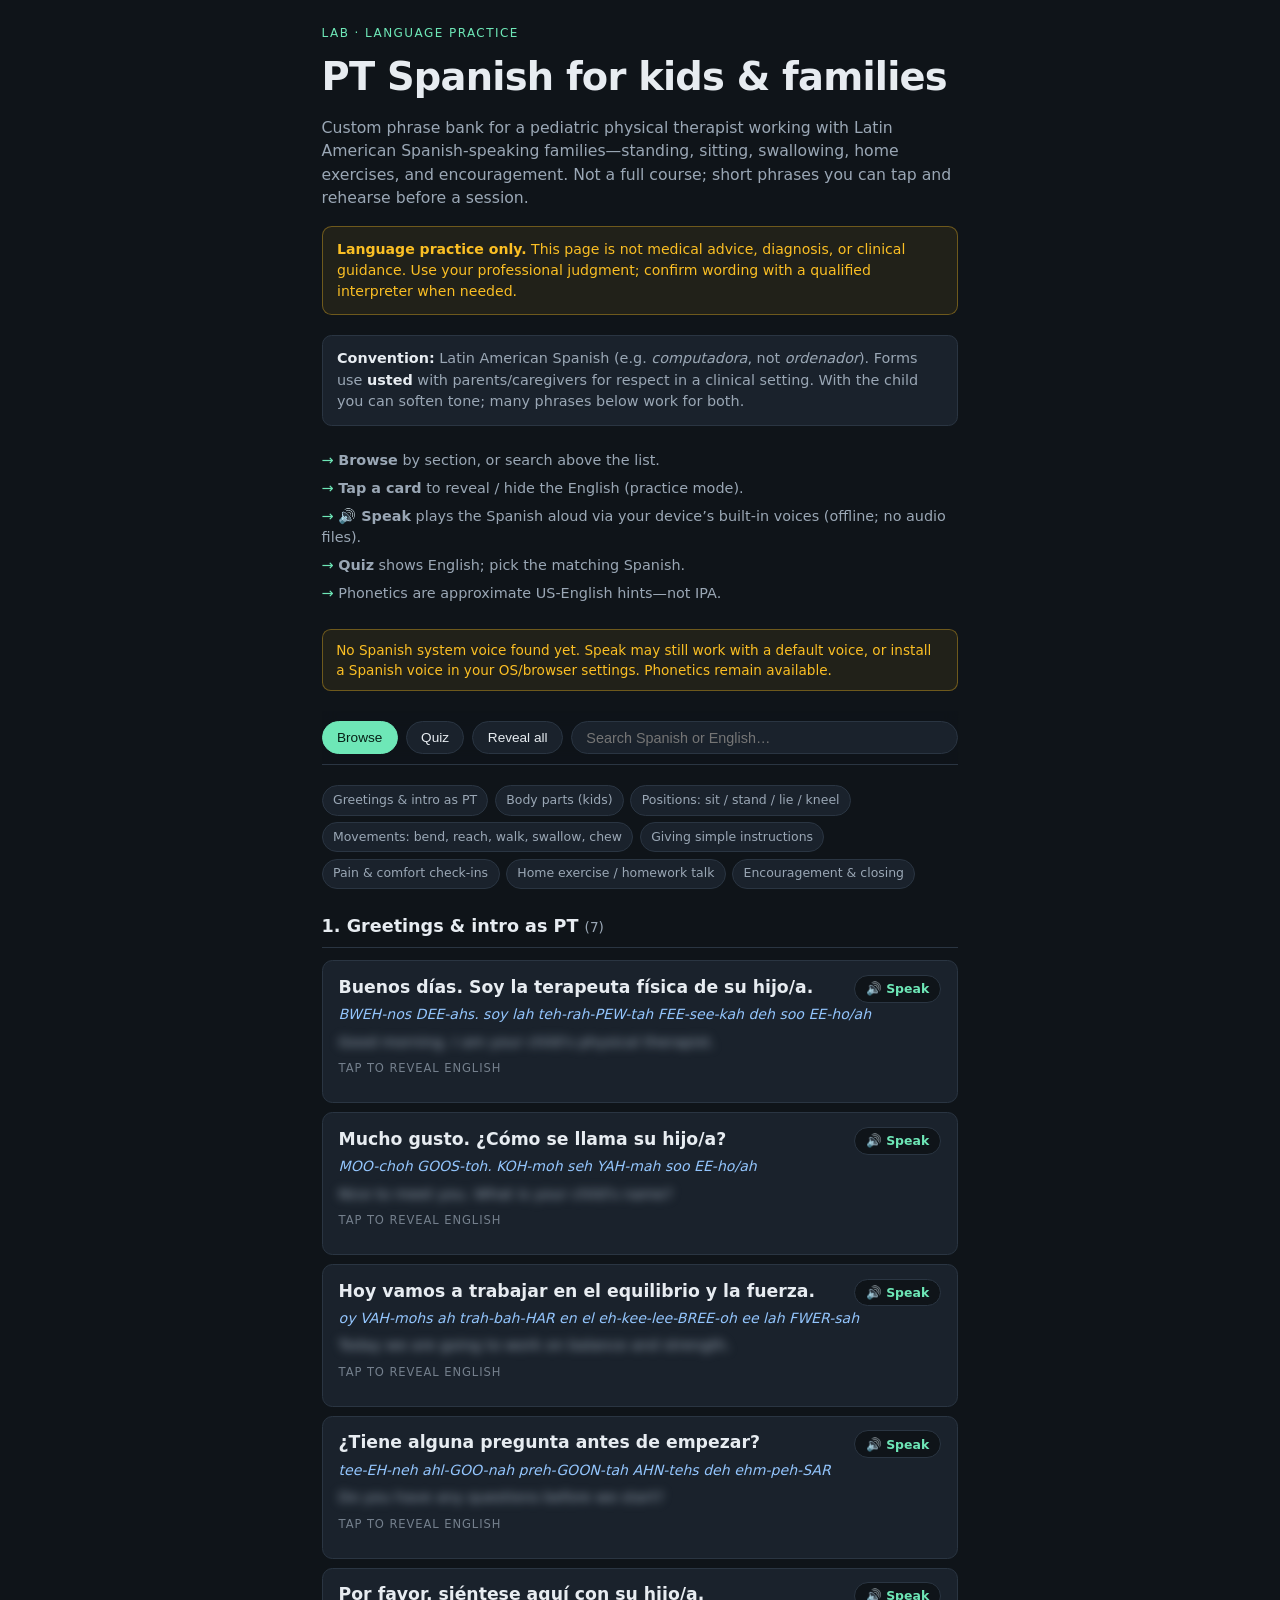
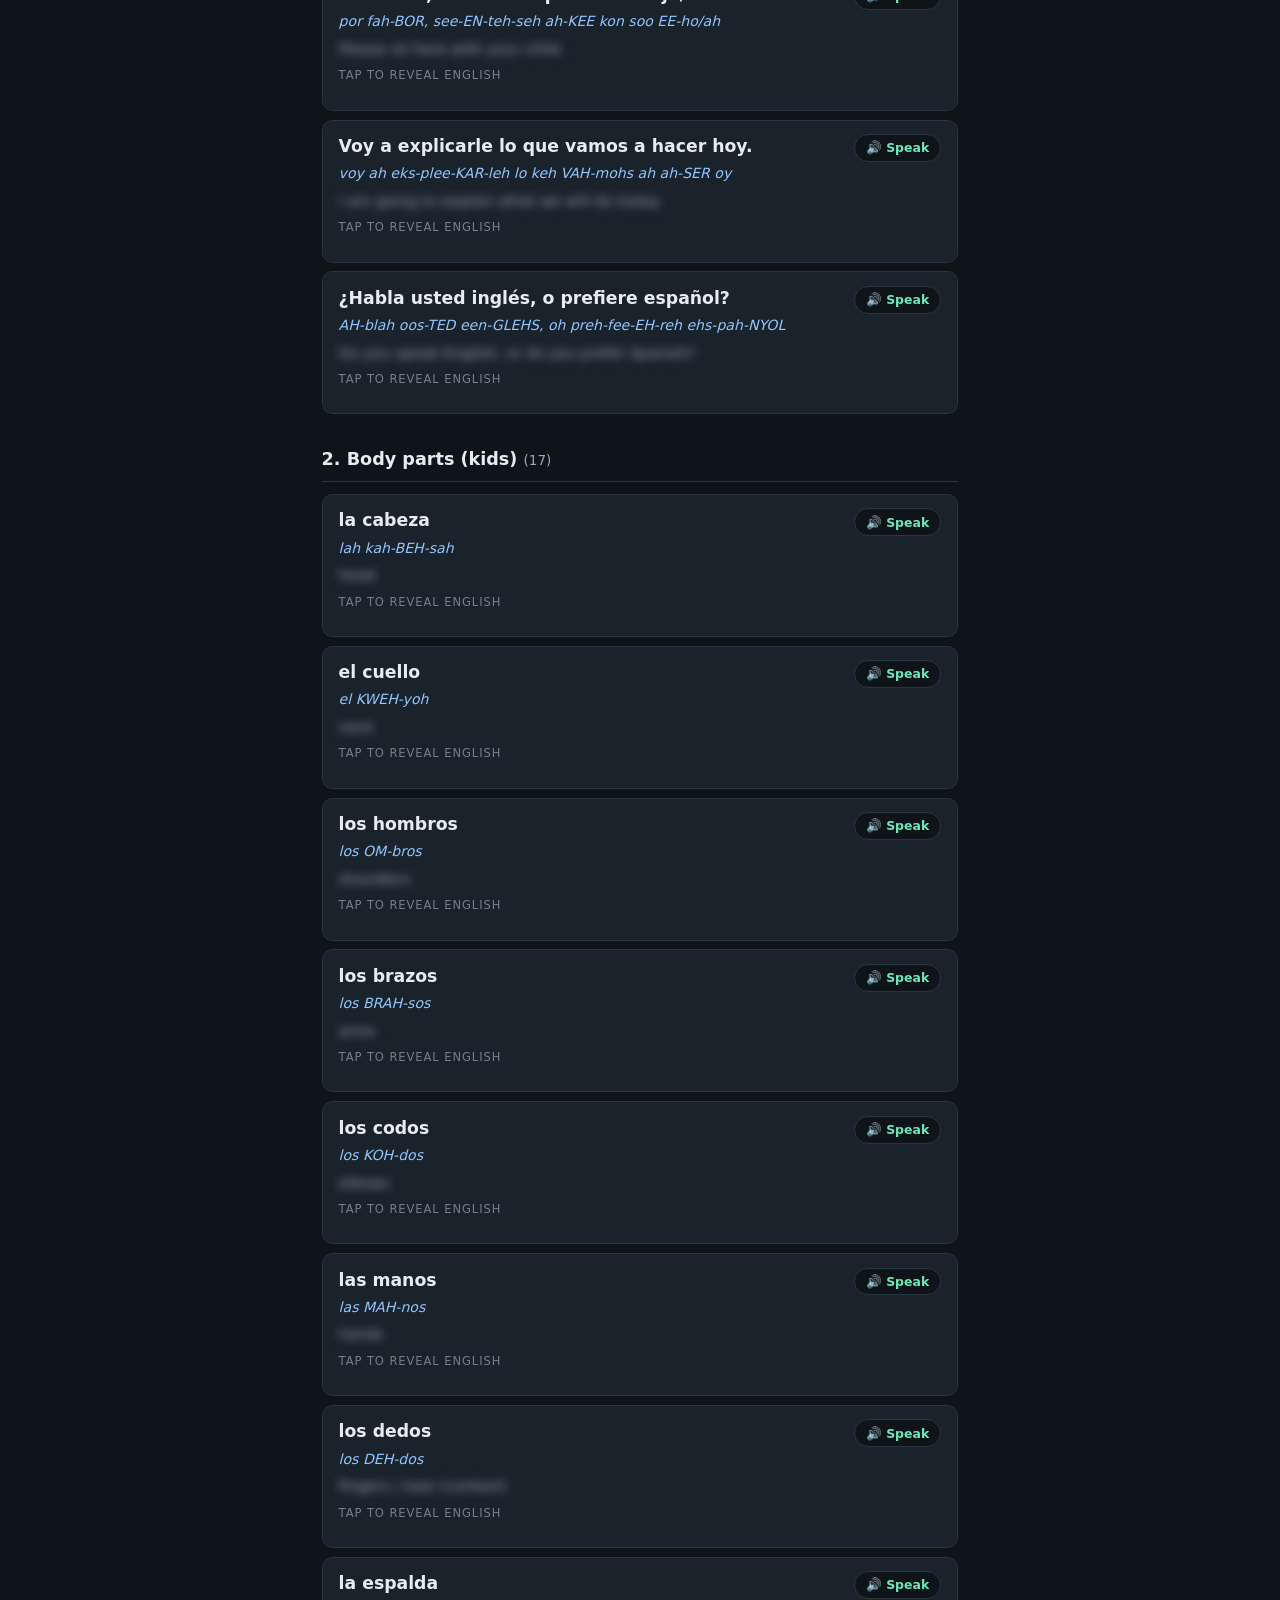
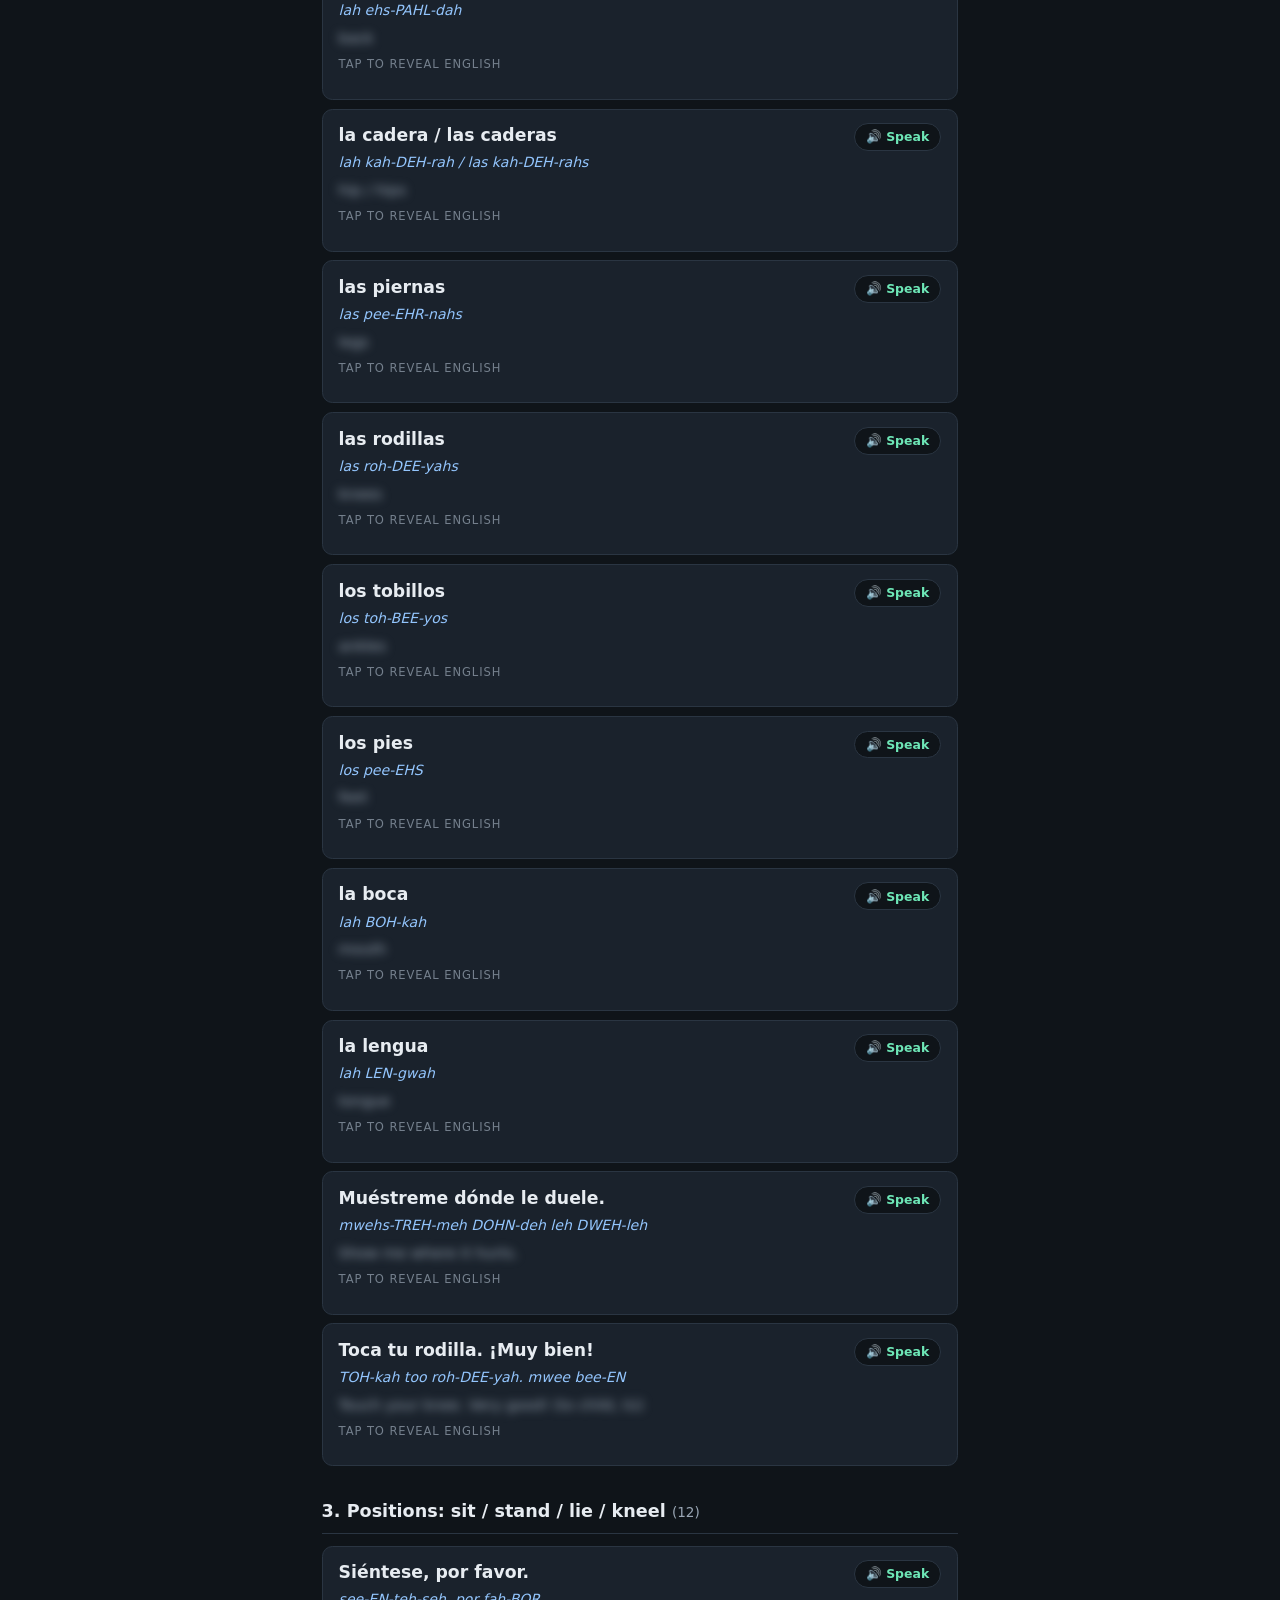
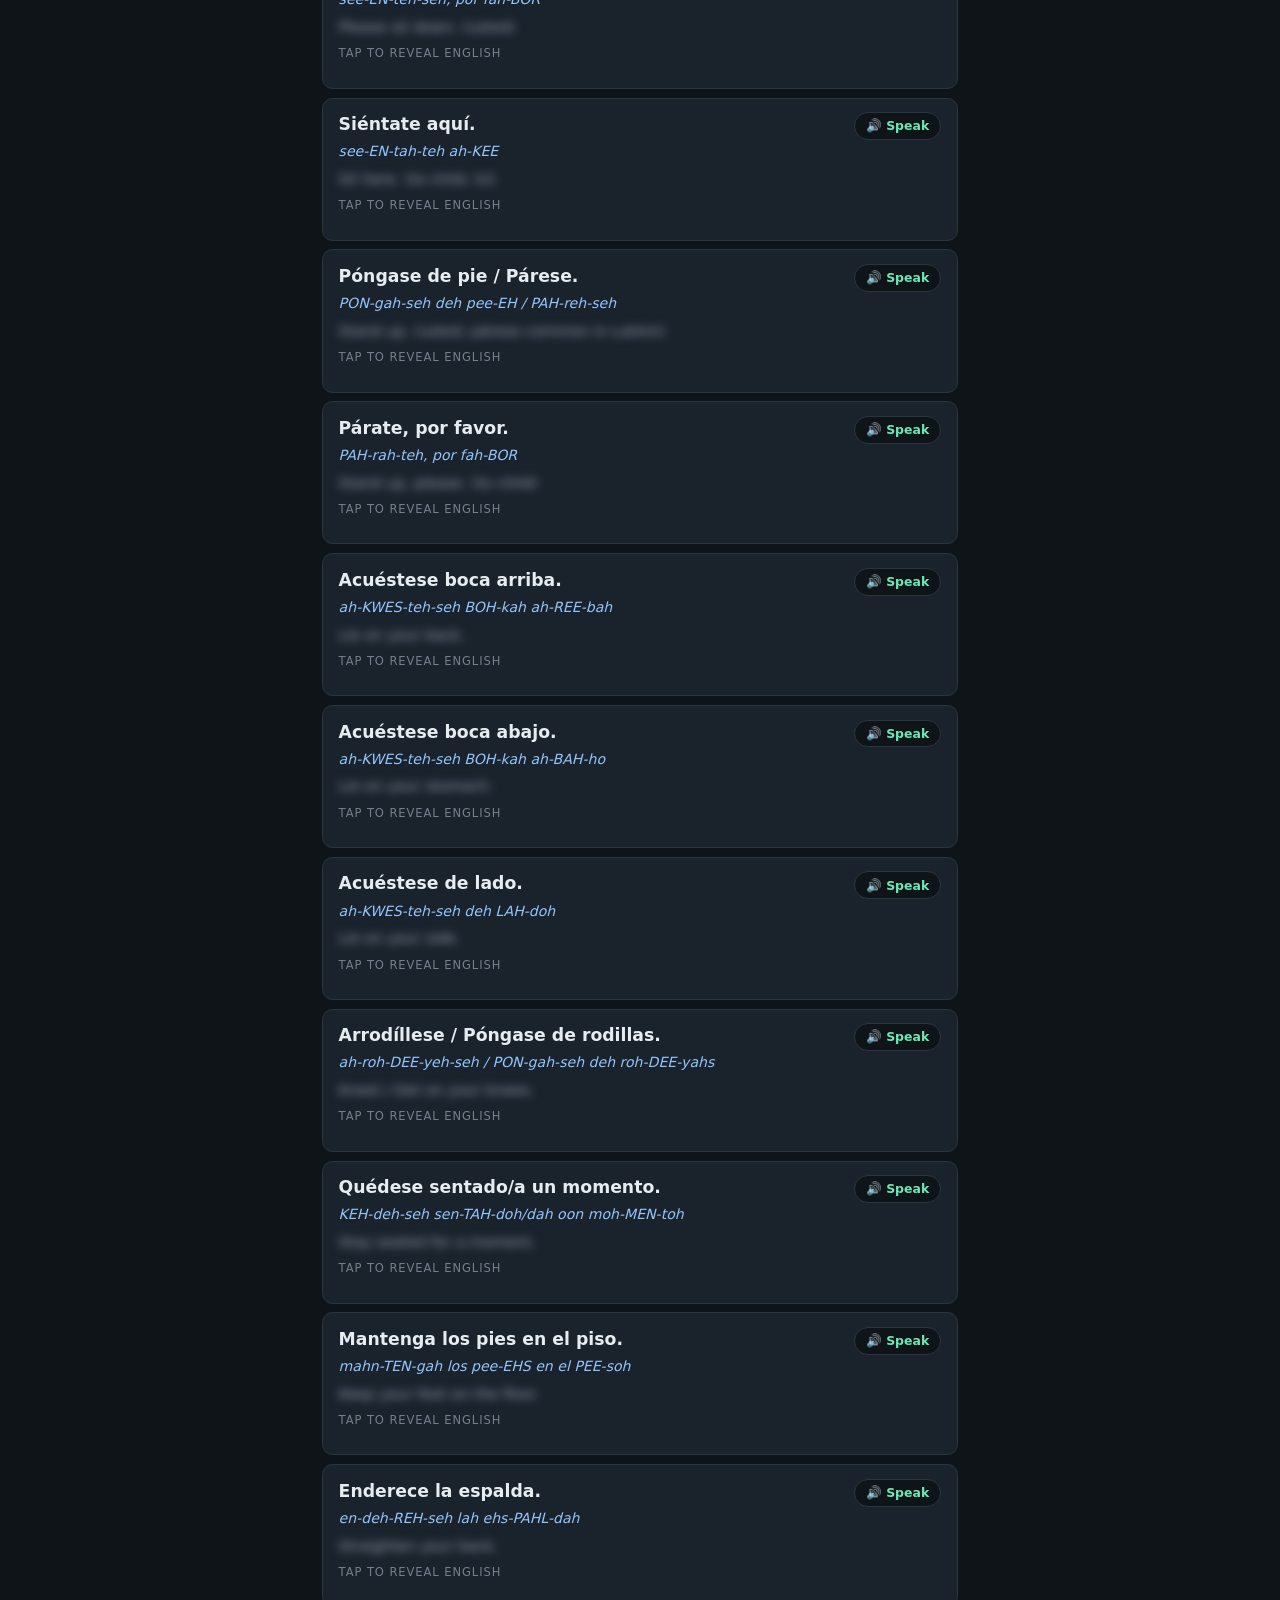
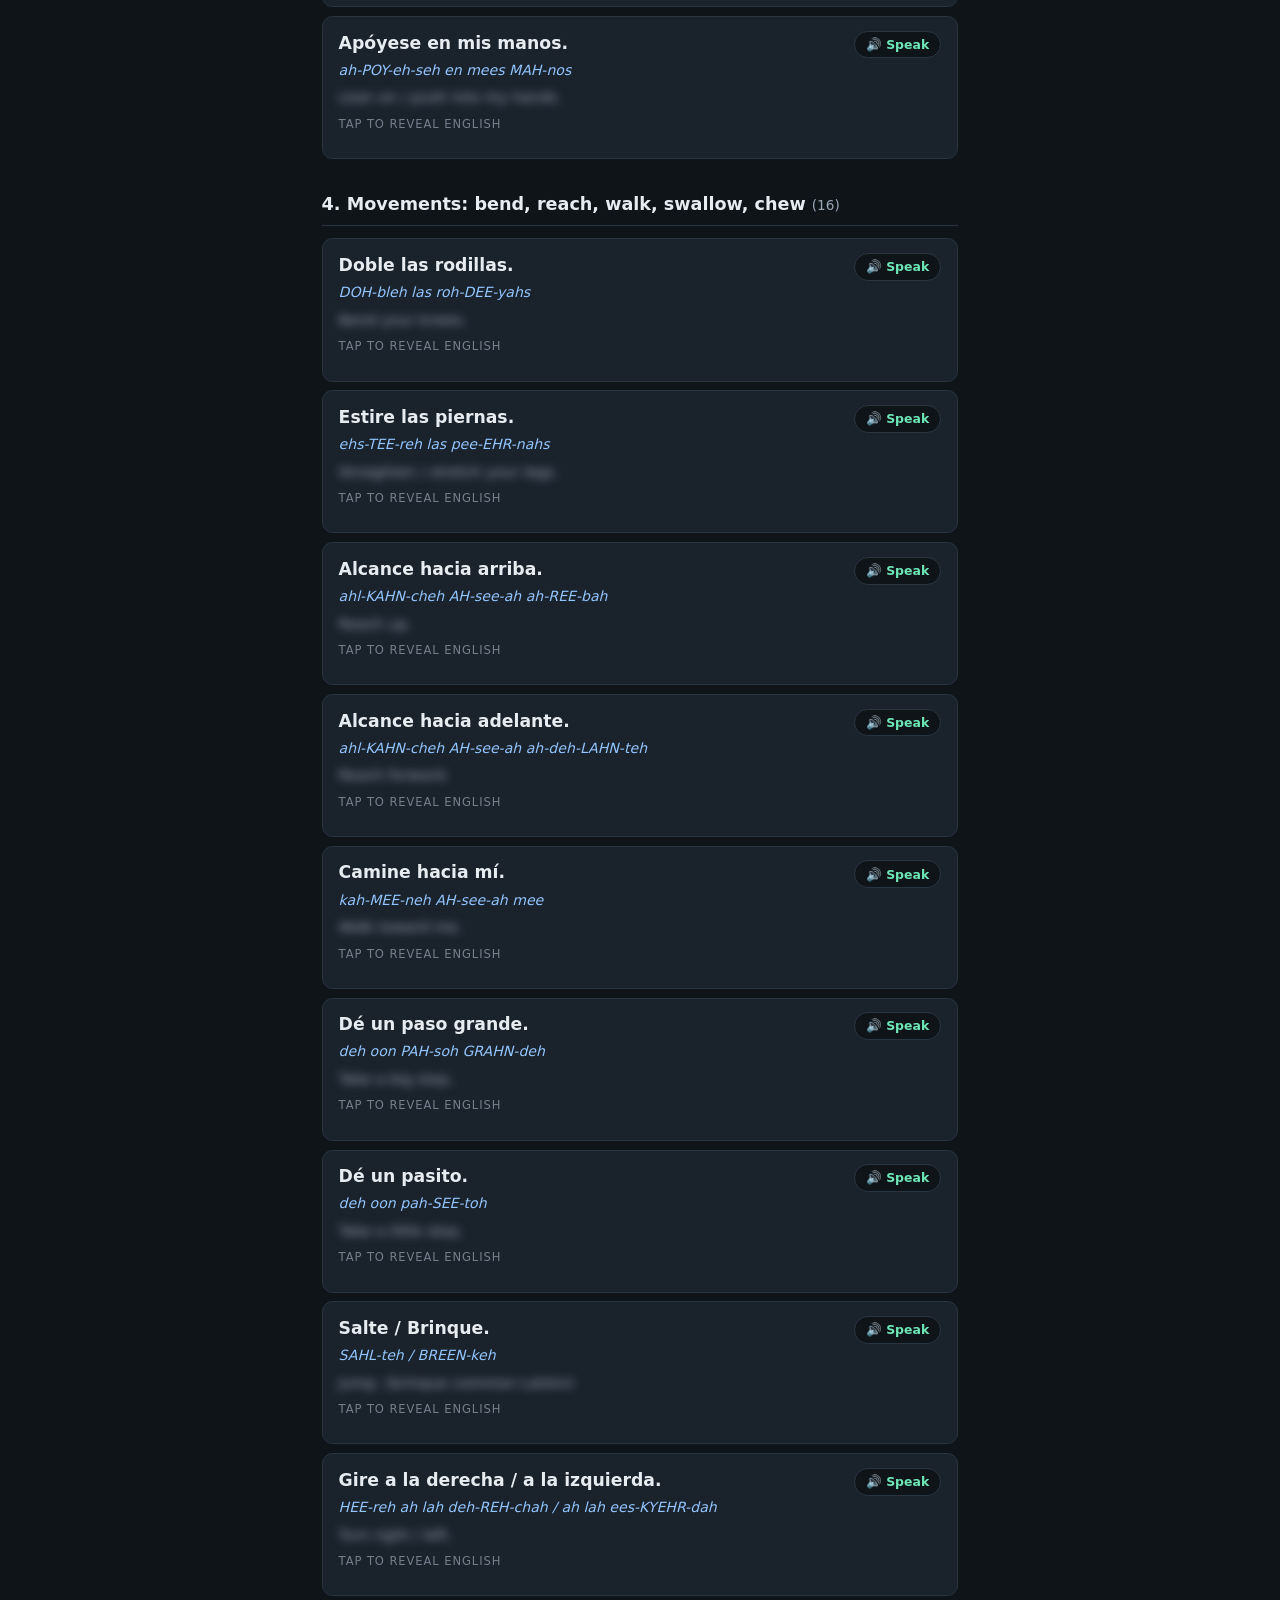
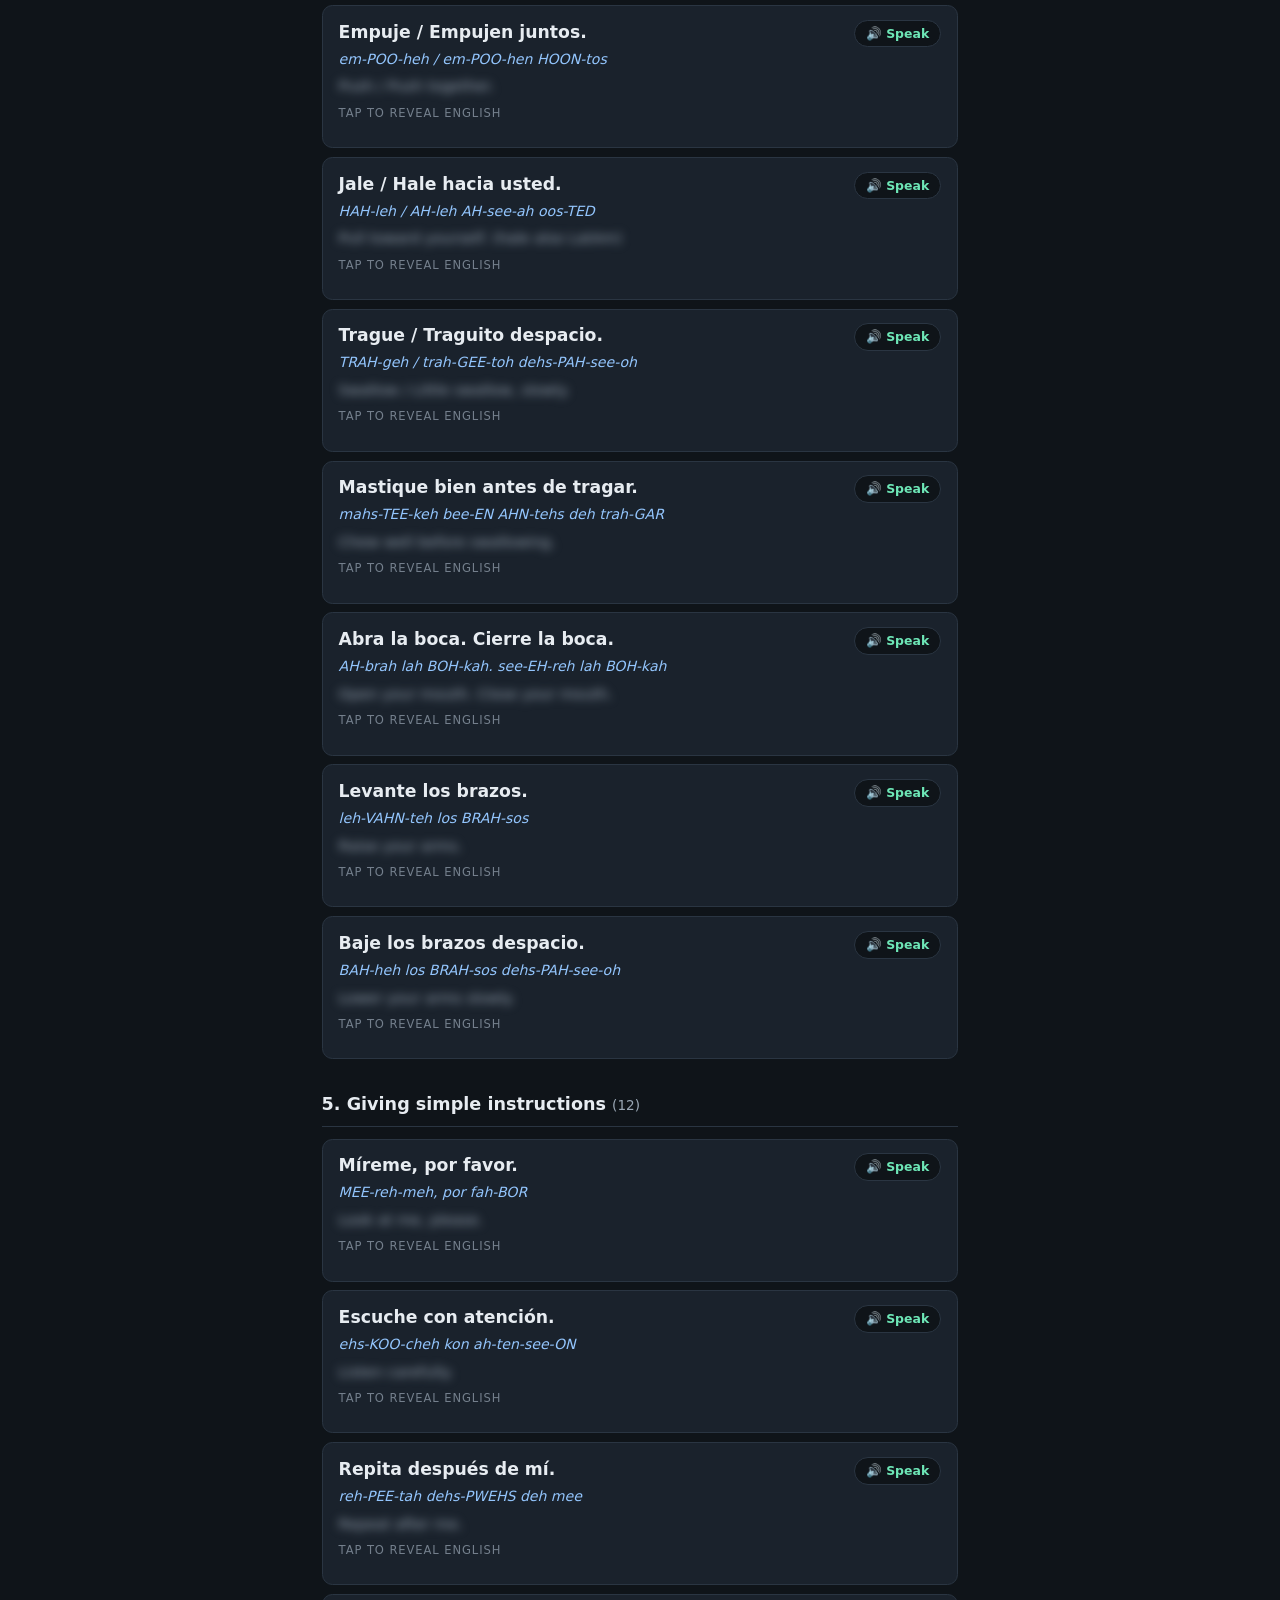
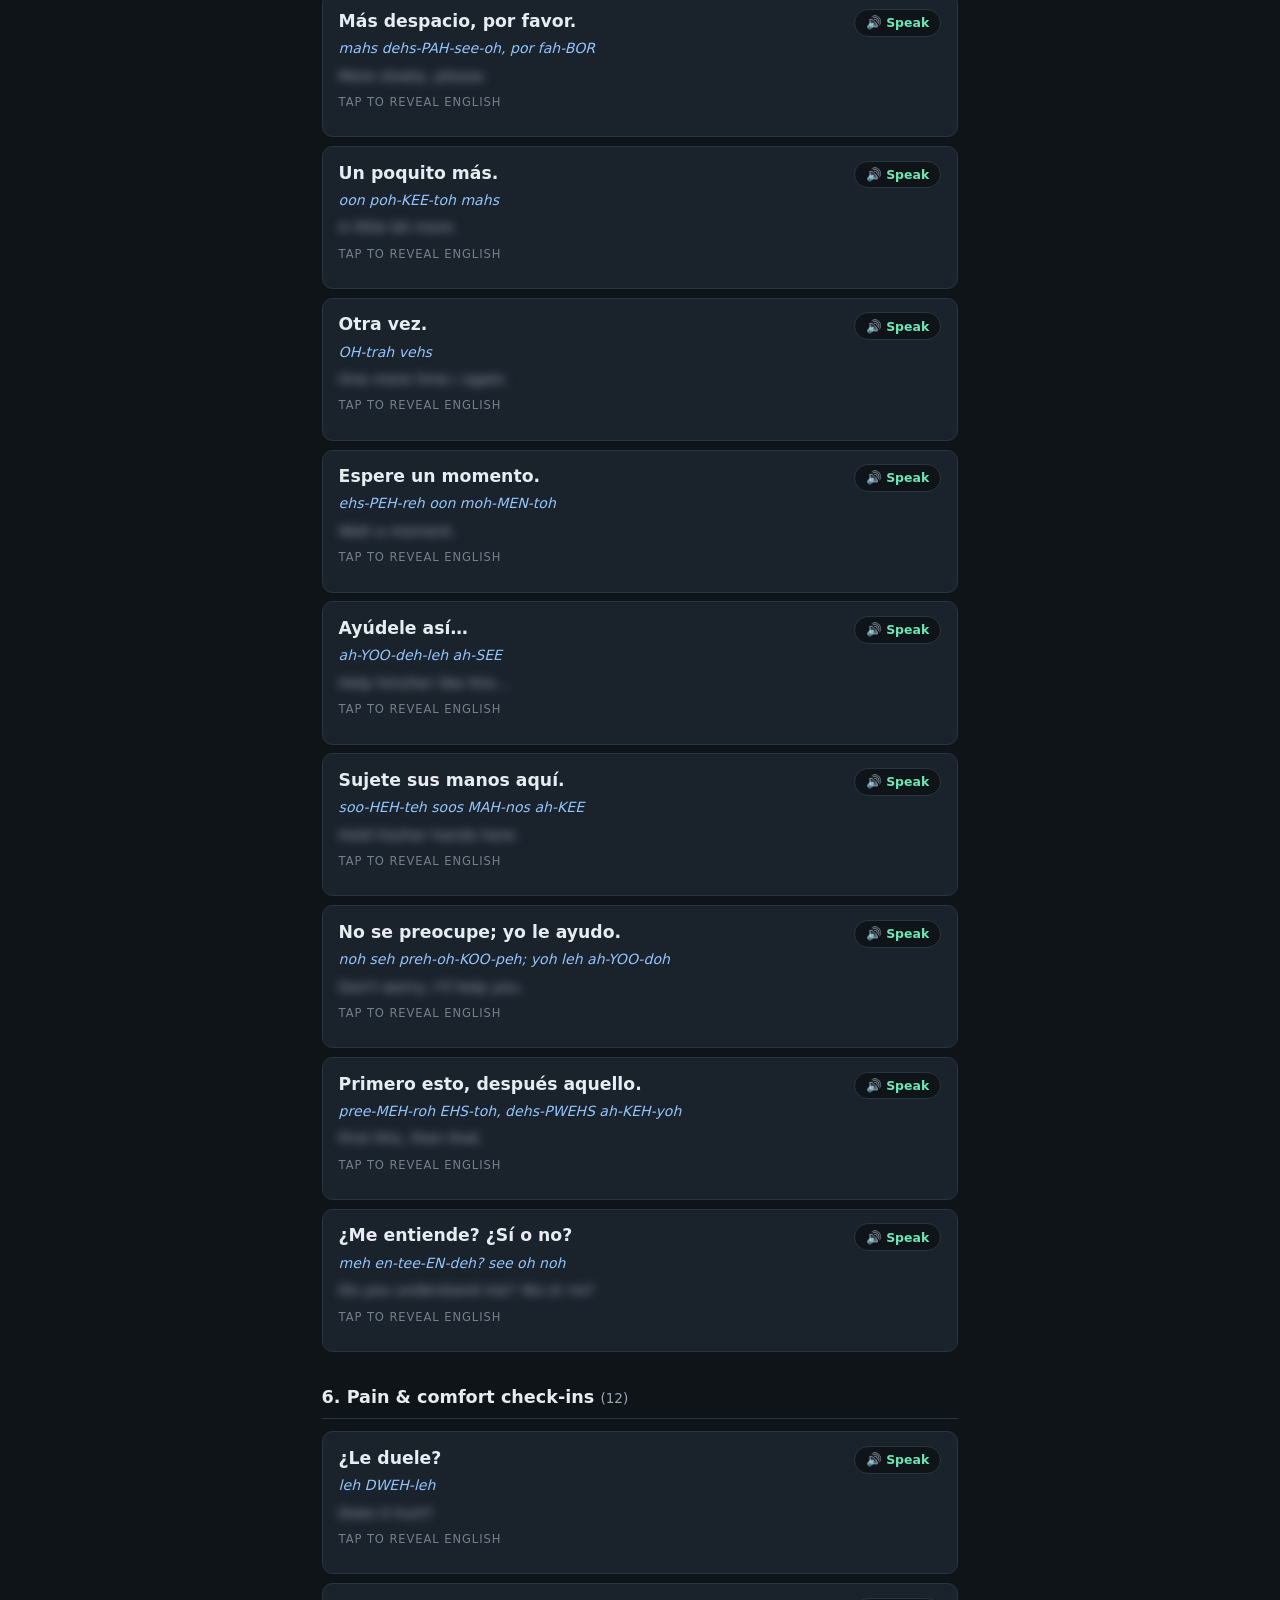
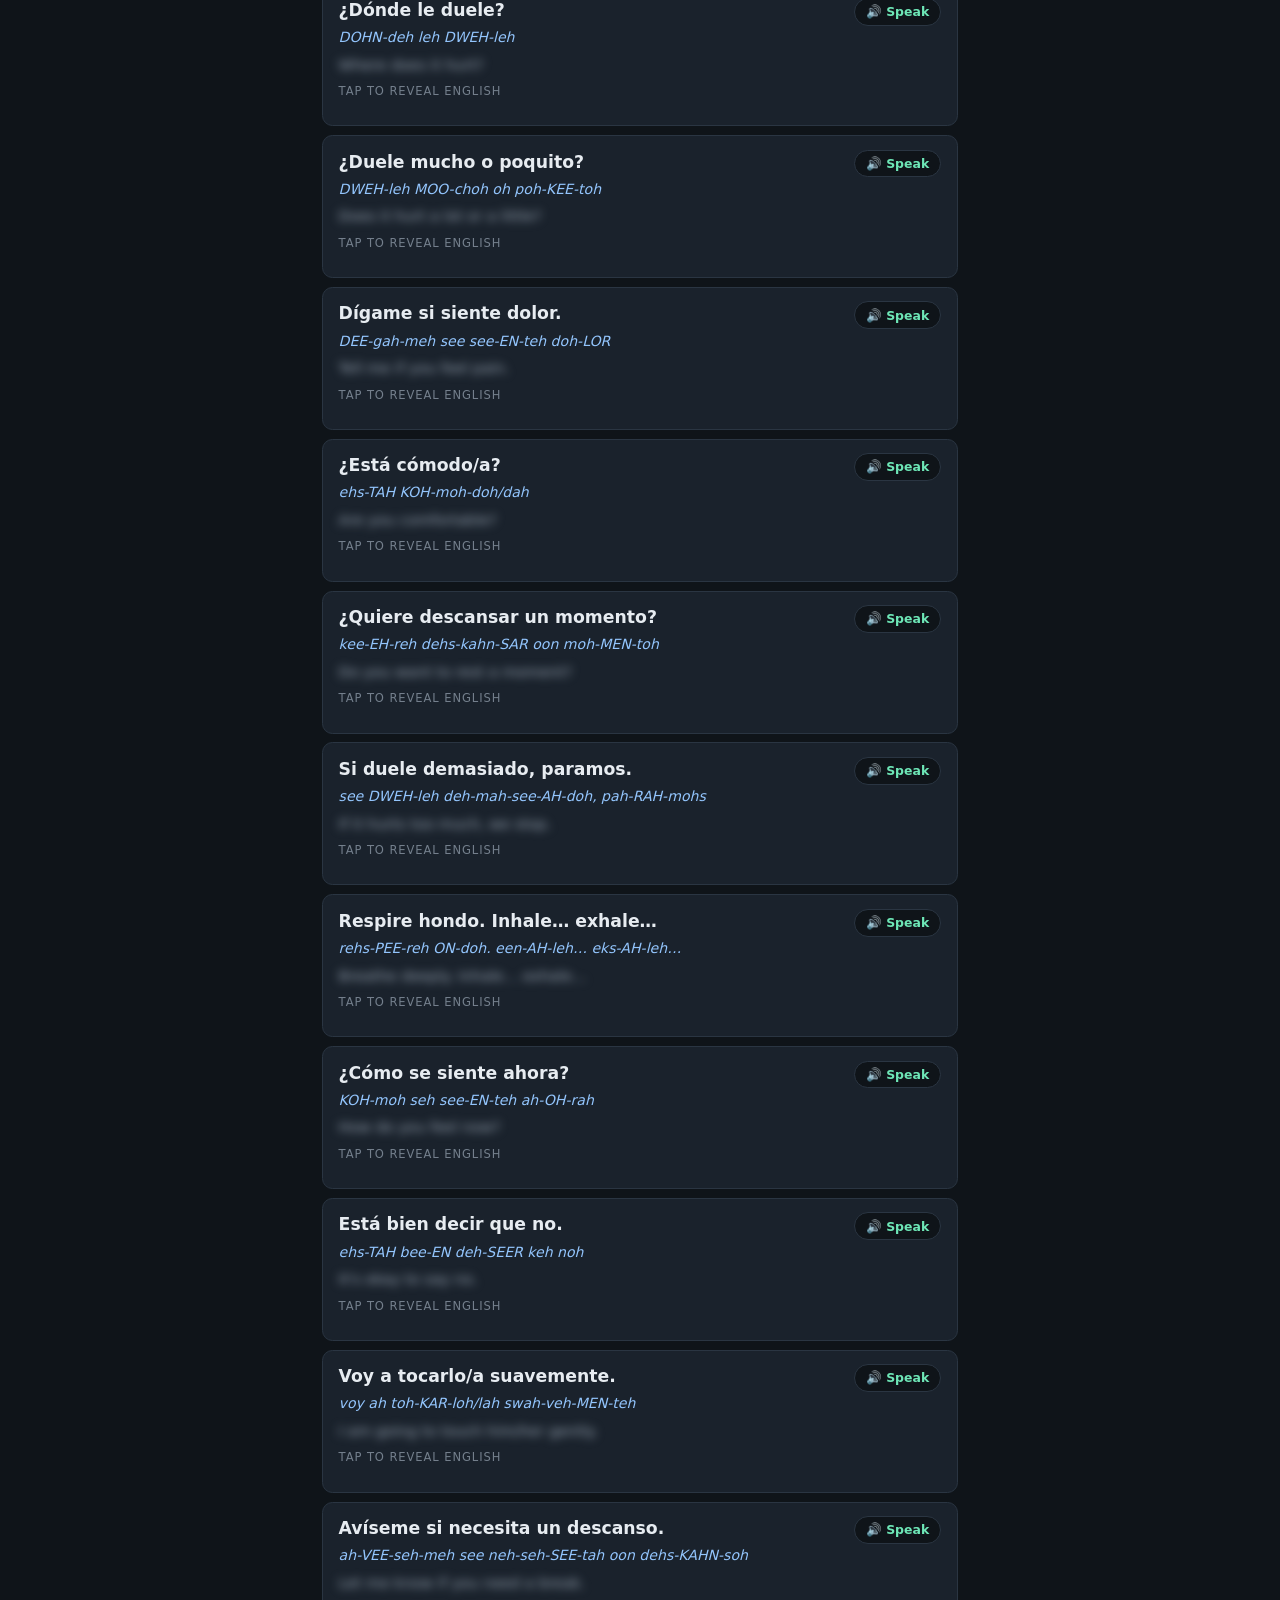
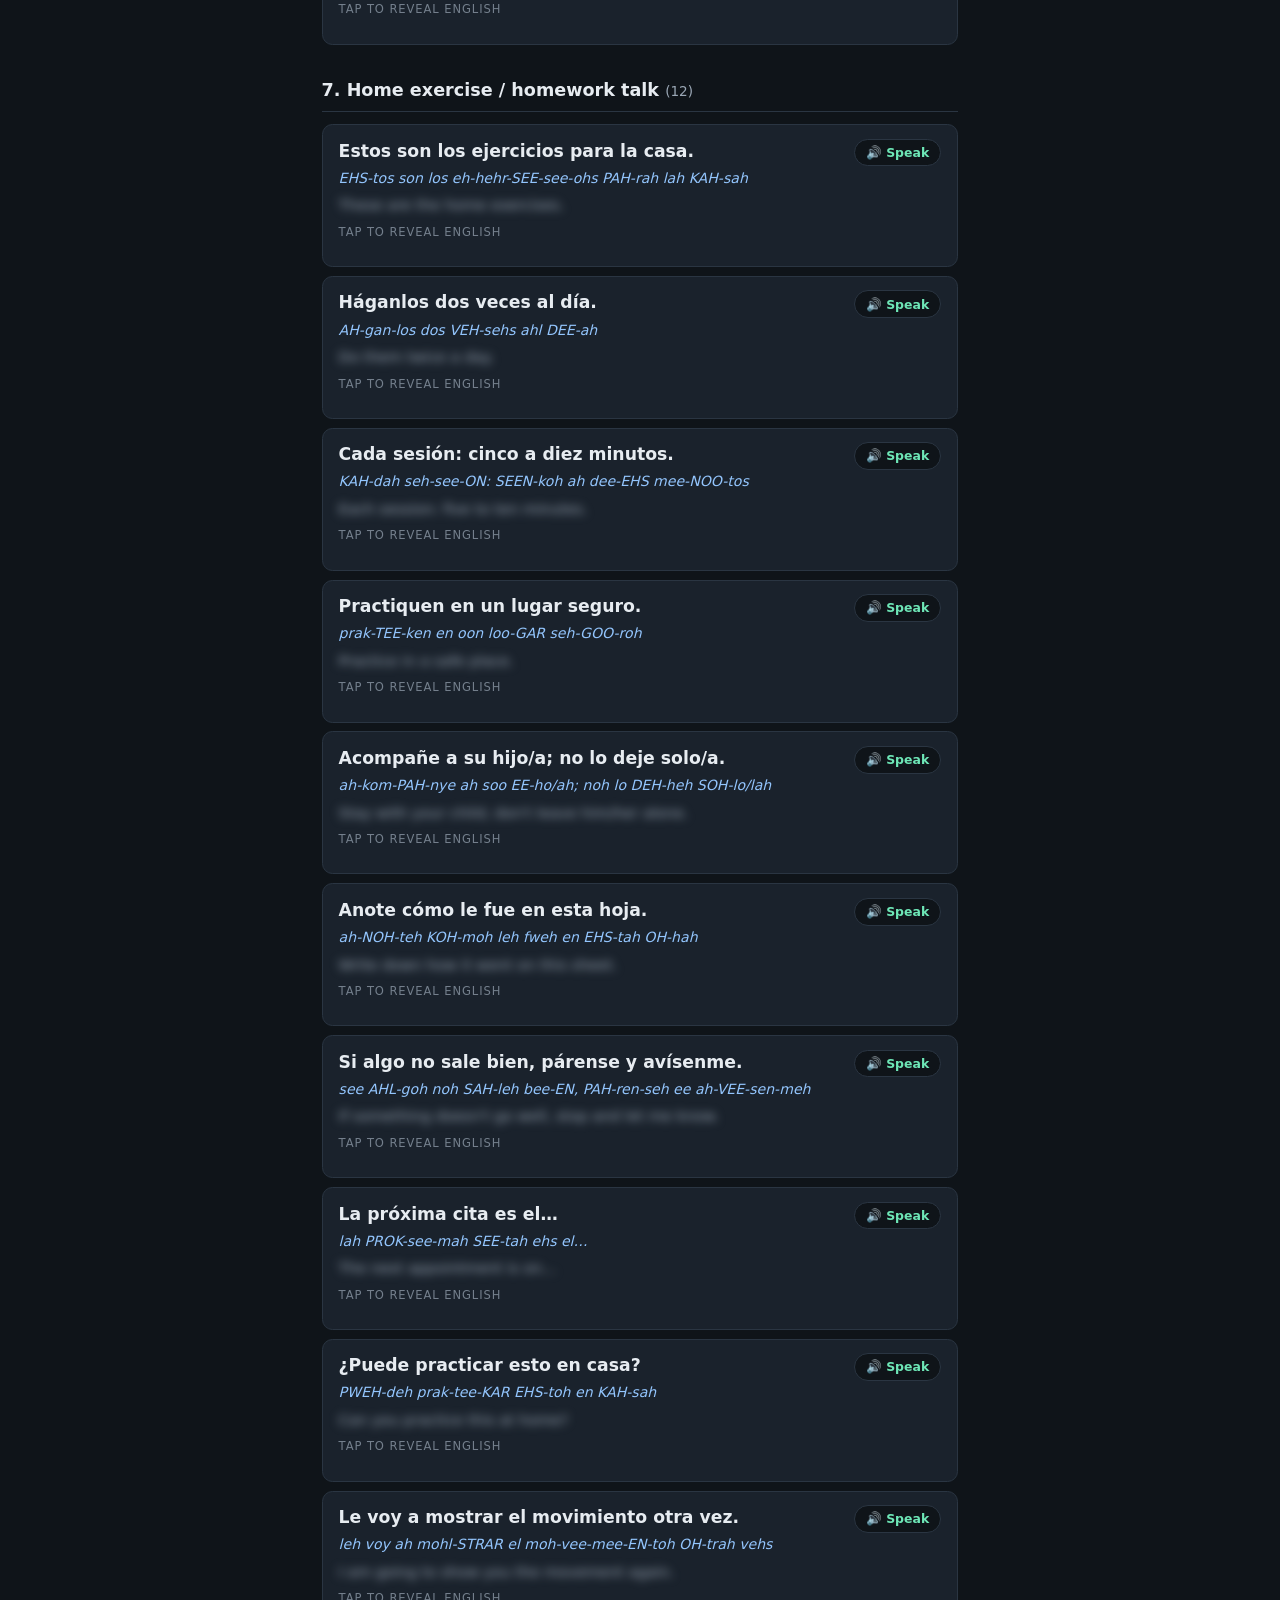
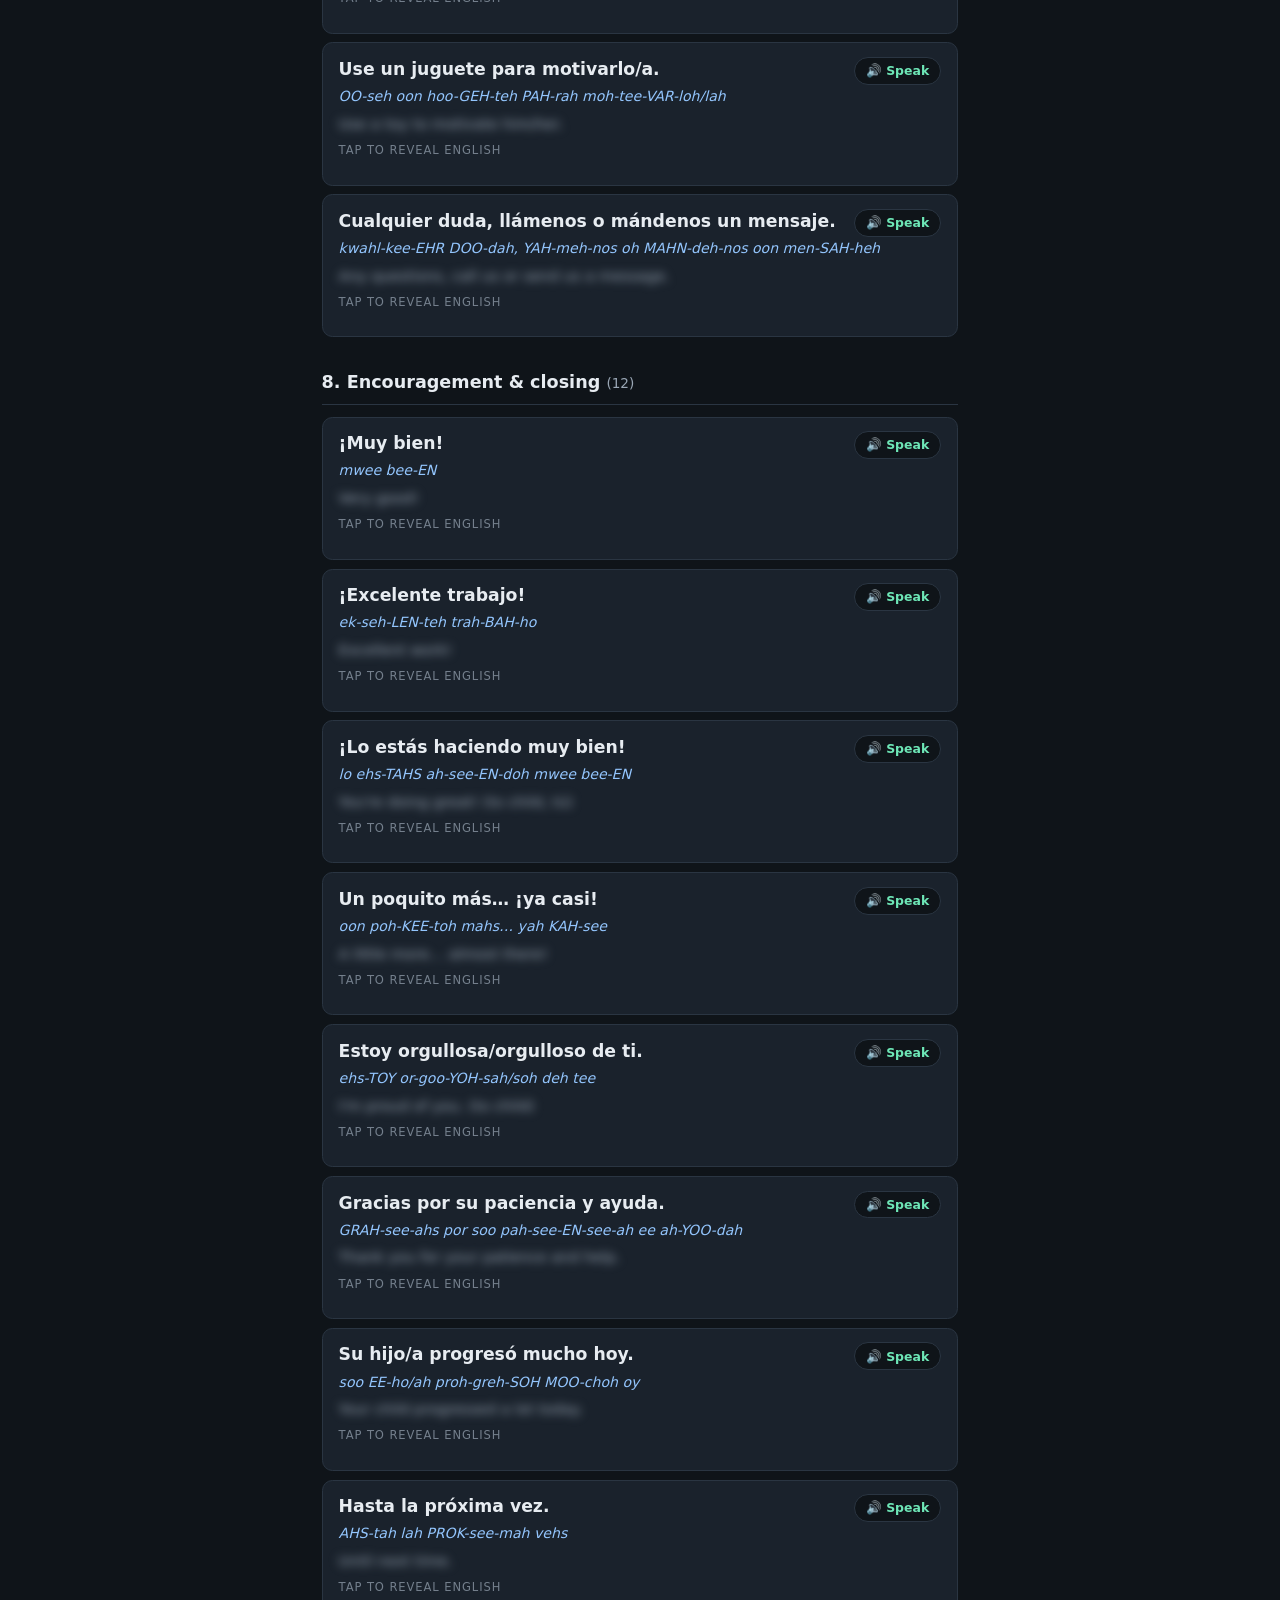
==== commit 38503a53: "Add Web Speech API pronunciations to PT Spanish phrases Each phrase card (and quiz after answer) get" ====
--- a/pt-spanish/index.html
+++ b/pt-spanish/index.html
@@ -193,6 +193,55 @@
       opacity: 0.7;
     }
     .card.revealed .tap-hint { display: none; }
+    .card-top {
+      display: flex;
+      align-items: flex-start;
+      justify-content: space-between;
+      gap: 0.55rem;
+    }
+    .card-top .es { flex: 1; }
+    .speak-btn {
+      flex-shrink: 0;
+      background: var(--bg);
+      border: 1px solid var(--line);
+      color: var(--accent);
+      border-radius: 999px;
+      padding: 0.32rem 0.7rem;
+      font-size: 0.78rem;
+      font-weight: 600;
+      cursor: pointer;
+      font-family: inherit;
+      line-height: 1.25;
+      white-space: nowrap;
+    }
+    .speak-btn:hover { border-color: var(--accent-dim); background: var(--panel-hover); }
+    .speak-btn:focus-visible { outline: 2px solid var(--accent); outline-offset: 2px; }
+    .speak-btn.speaking {
+      border-color: var(--accent);
+      background: rgba(110, 231, 183, 0.14);
+      color: var(--accent);
+    }
+    .speak-btn:disabled {
+      opacity: 0.45;
+      cursor: not-allowed;
+    }
+    .tts-note {
+      font-size: 0.85rem;
+      color: var(--muted);
+      margin: 0 0 1.25rem;
+      padding: 0.6rem 0.85rem;
+      background: var(--panel);
+      border: 1px solid var(--line);
+      border-radius: 0.55rem;
+    }
+    .tts-note.warn {
+      color: var(--warn);
+      border-color: rgba(251, 191, 36, 0.35);
+      background: rgba(251, 191, 36, 0.08);
+    }
+    .quiz-speak-row {
+      margin: 0.75rem 0 0;
+    }
 
     /* Quiz */
     #quiz-panel {
@@ -274,9 +323,11 @@
       <ul class="howto">
         <li><strong>Browse</strong> by section, or search above the list.</li>
         <li><strong>Tap a card</strong> to reveal / hide the English (practice mode).</li>
+        <li><strong>🔊 Speak</strong> plays the Spanish aloud via your device’s built-in voices (offline; no audio files).</li>
         <li><strong>Quiz</strong> shows English; pick the matching Spanish.</li>
         <li>Phonetics are approximate US-English hints—not IPA.</li>
       </ul>
+      <p class="tts-note" id="tts-note" hidden></p>
     </header>
 
     <div class="toolbar" role="toolbar" aria-label="Study modes">
@@ -293,6 +344,9 @@
       <p class="quiz-prompt" id="quiz-q"></p>
       <p class="quiz-sub" id="quiz-hint">Choose the Spanish that matches:</p>
       <div class="quiz-options" id="quiz-opts"></div>
+      <div class="quiz-speak-row" id="quiz-speak-row" hidden>
+        <button type="button" class="speak-btn" id="quiz-speak" aria-label="Speak Spanish">🔊 Speak answer</button>
+      </div>
       <div class="quiz-meta">
         <span class="quiz-score" id="quiz-score">Score: 0 / 0</span>
         <button type="button" class="quiz-next" id="quiz-next" disabled>Next</button>
@@ -302,7 +356,7 @@
     <div id="lessons-panel"></div>
 
     <footer>
-      <p>Vanilla HTML/JS · Matches lab dark theme · Ready for <code>damnyoucode.github.io/lab/pt-spanish/</code> when you approve publish.</p>
+      <p>Vanilla HTML/JS · Web Speech API pronunciations · Matches lab dark theme · <code>damnyoucode.github.io/lab/pt-spanish/</code></p>
       <p><a href="../">← Lab home</a></p>
     </footer>
   </main>
@@ -471,6 +525,9 @@
   let hideEnglish = true;
   let allRevealed = false;
   let quizState = { score: 0, total: 0, answered: false };
+  let preferredVoice = null;
+  let ttsAvailable = false;
+  let speakingBtn = null;
 
   function flatPhrases() {
     return SECTIONS.flatMap(s => s.phrases.map(p => ({ ...p, section: s.title })));
@@ -502,12 +559,15 @@
       list.forEach((p, i) => {
         const hideClass = hideEnglish && !allRevealed ? "hidden-en" : "";
         const revClass = allRevealed ? "revealed" : "";
-        html += `<button type="button" class="card ${hideClass} ${revClass}" data-sec="${sec.id}" data-i="${i}" aria-label="Phrase: ${escapeAttr(p.es)}">
-          <p class="es">${escapeHtml(p.es)}</p>
+        html += `<div class="card ${hideClass} ${revClass}" role="button" tabindex="0" data-sec="${sec.id}" data-i="${i}" data-es="${escapeAttr(p.es)}" aria-label="Phrase: ${escapeAttr(p.es)}">
+          <div class="card-top">
+            <p class="es">${escapeHtml(p.es)}</p>
+            <button type="button" class="speak-btn" data-speak="${escapeAttr(p.es)}" aria-label="Speak: ${escapeAttr(p.es)}" ${ttsAvailable ? "" : "disabled"}>🔊 Speak</button>
+          </div>
           <p class="phon">${escapeHtml(p.phon)}</p>
           <p class="en">${escapeHtml(p.en)}</p>
           ${hideEnglish && !allRevealed ? '<p class="tap-hint">Tap to reveal English</p>' : ""}
-        </button>`;
+        </div>`;
       });
       html += `</div></section>`;
     });
@@ -522,12 +582,118 @@
     return escapeHtml(s).replace(/"/g, "&quot;");
   }
 
-  lessonsEl.addEventListener("click", (e) => {
-    const card = e.target.closest(".card");
+  // --- Web Speech API (offline device voices) ---
+  function pickSpanishVoice() {
+    if (!("speechSynthesis" in window)) return null;
+    const voices = speechSynthesis.getVoices() || [];
+    if (!voices.length) return null;
+    const byLang = (re) => voices.find(v => re.test(v.lang));
+    const byName = (re) => voices.find(v => re.test(v.name));
+    return (
+      byLang(/^es[-_]US$/i) ||
+      byLang(/^es[-_]MX$/i) ||
+      byName(/mexico|mexican|latin\s*american|español\s*\(estados|spanish\s*\(united|spanish\s*\(mexico/i) ||
+      byLang(/^es[-_]ES$/i) ||
+      byLang(/^es\b/i) ||
+      voices.find(v => (v.lang || "").toLowerCase().startsWith("es"))
+    );
+  }
+
+  function refreshTtsStatus() {
+    const note = document.getElementById("tts-note");
+    if (!("speechSynthesis" in window)) {
+      ttsAvailable = false;
+      preferredVoice = null;
+      if (note) {
+        note.hidden = false;
+        note.className = "tts-note warn";
+        note.textContent = "Speech isn’t available in this browser. Phonetic hints still work for practice.";
+      }
+      return;
+    }
+    preferredVoice = pickSpanishVoice();
+    ttsAvailable = true;
+    if (note) {
+      if (preferredVoice) {
+        note.hidden = false;
+        note.className = "tts-note";
+        note.textContent = "Pronunciations use your device’s Spanish voice (" + preferredVoice.name + " · " + preferredVoice.lang + "). Prefer Latin American when available; works offline.";
+      } else {
+        note.hidden = false;
+        note.className = "tts-note warn";
+        note.textContent = "No Spanish system voice found yet. Speak may still work with a default voice, or install a Spanish voice in your OS/browser settings. Phonetics remain available.";
+      }
+    }
+    document.querySelectorAll(".speak-btn").forEach(b => { b.disabled = false; });
+  }
+
+  function speakSpanish(text, btn) {
+    if (!text) return;
+    if (!("speechSynthesis" in window)) {
+      refreshTtsStatus();
+      return;
+    }
+    speechSynthesis.cancel();
+    if (speakingBtn) speakingBtn.classList.remove("speaking");
+    const u = new SpeechSynthesisUtterance(text);
+    const voice = preferredVoice || pickSpanishVoice();
+    preferredVoice = voice;
+    if (voice) {
+      u.voice = voice;
+      u.lang = voice.lang;
+    } else {
+      u.lang = "es-MX";
+    }
+    u.rate = 0.92;
+    u.pitch = 1;
+    if (btn) {
+      speakingBtn = btn;
+      btn.classList.add("speaking");
+    }
+    u.onend = u.onerror = () => {
+      if (btn) btn.classList.remove("speaking");
+      if (speakingBtn === btn) speakingBtn = null;
+    };
+    speechSynthesis.speak(u);
+  }
+
+  if ("speechSynthesis" in window) {
+    refreshTtsStatus();
+    speechSynthesis.addEventListener("voiceschanged", () => {
+      refreshTtsStatus();
+    });
+    // Some browsers populate voices asynchronously without a reliable event race
+    setTimeout(refreshTtsStatus, 250);
+    setTimeout(refreshTtsStatus, 1000);
+  } else {
+    refreshTtsStatus();
+  }
+
+  function toggleCardReveal(card) {
     if (!card || !hideEnglish) return;
     card.classList.toggle("revealed");
     const hint = card.querySelector(".tap-hint");
     if (hint) hint.style.display = card.classList.contains("revealed") ? "none" : "";
+  }
+
+  lessonsEl.addEventListener("click", (e) => {
+    const speak = e.target.closest(".speak-btn");
+    if (speak) {
+      e.preventDefault();
+      e.stopPropagation();
+      speakSpanish(speak.getAttribute("data-speak") || "", speak);
+      return;
+    }
+    const card = e.target.closest(".card");
+    toggleCardReveal(card);
+  });
+
+  lessonsEl.addEventListener("keydown", (e) => {
+    if (e.target.closest(".speak-btn")) return;
+    const card = e.target.closest(".card");
+    if (!card || (e.key !== "Enter" && e.key !== " ")) return;
+    e.preventDefault();
+    toggleCardReveal(card);
   });
 
   searchEl.addEventListener("input", () => {
@@ -580,6 +746,8 @@
     const options = shuffle([correct, ...distractors]);
     quizState.answered = false;
     quizState.current = correct;
+    const speakRow = document.getElementById("quiz-speak-row");
+    if (speakRow) speakRow.hidden = true;
 
     document.getElementById("quiz-q").textContent = correct.en;
     document.getElementById("quiz-hint").textContent = "Choose the Spanish that matches:";
@@ -610,9 +778,21 @@
       if (b === btn && !isCorrect) b.classList.add("wrong");
     });
     document.getElementById("quiz-next").disabled = false;
-  }
-
-  document.getElementById("quiz-next").addEventListener("click", nextQuizQuestion);
+    const speakRow = document.getElementById("quiz-speak-row");
+    const speakBtn = document.getElementById("quiz-speak");
+    if (speakRow && speakBtn) {
+      speakRow.hidden = false;
+      speakBtn.disabled = !ttsAvailable && !("speechSynthesis" in window);
+      speakBtn.onclick = () => speakSpanish(correctEs, speakBtn);
+    }
+  }
+
+  document.getElementById("quiz-next").addEventListener("click", () => {
+    const speakRow = document.getElementById("quiz-speak-row");
+    if (speakRow) speakRow.hidden = true;
+    if ("speechSynthesis" in window) speechSynthesis.cancel();
+    nextQuizQuestion();
+  });
 
   renderNav();
   renderLessons("");
